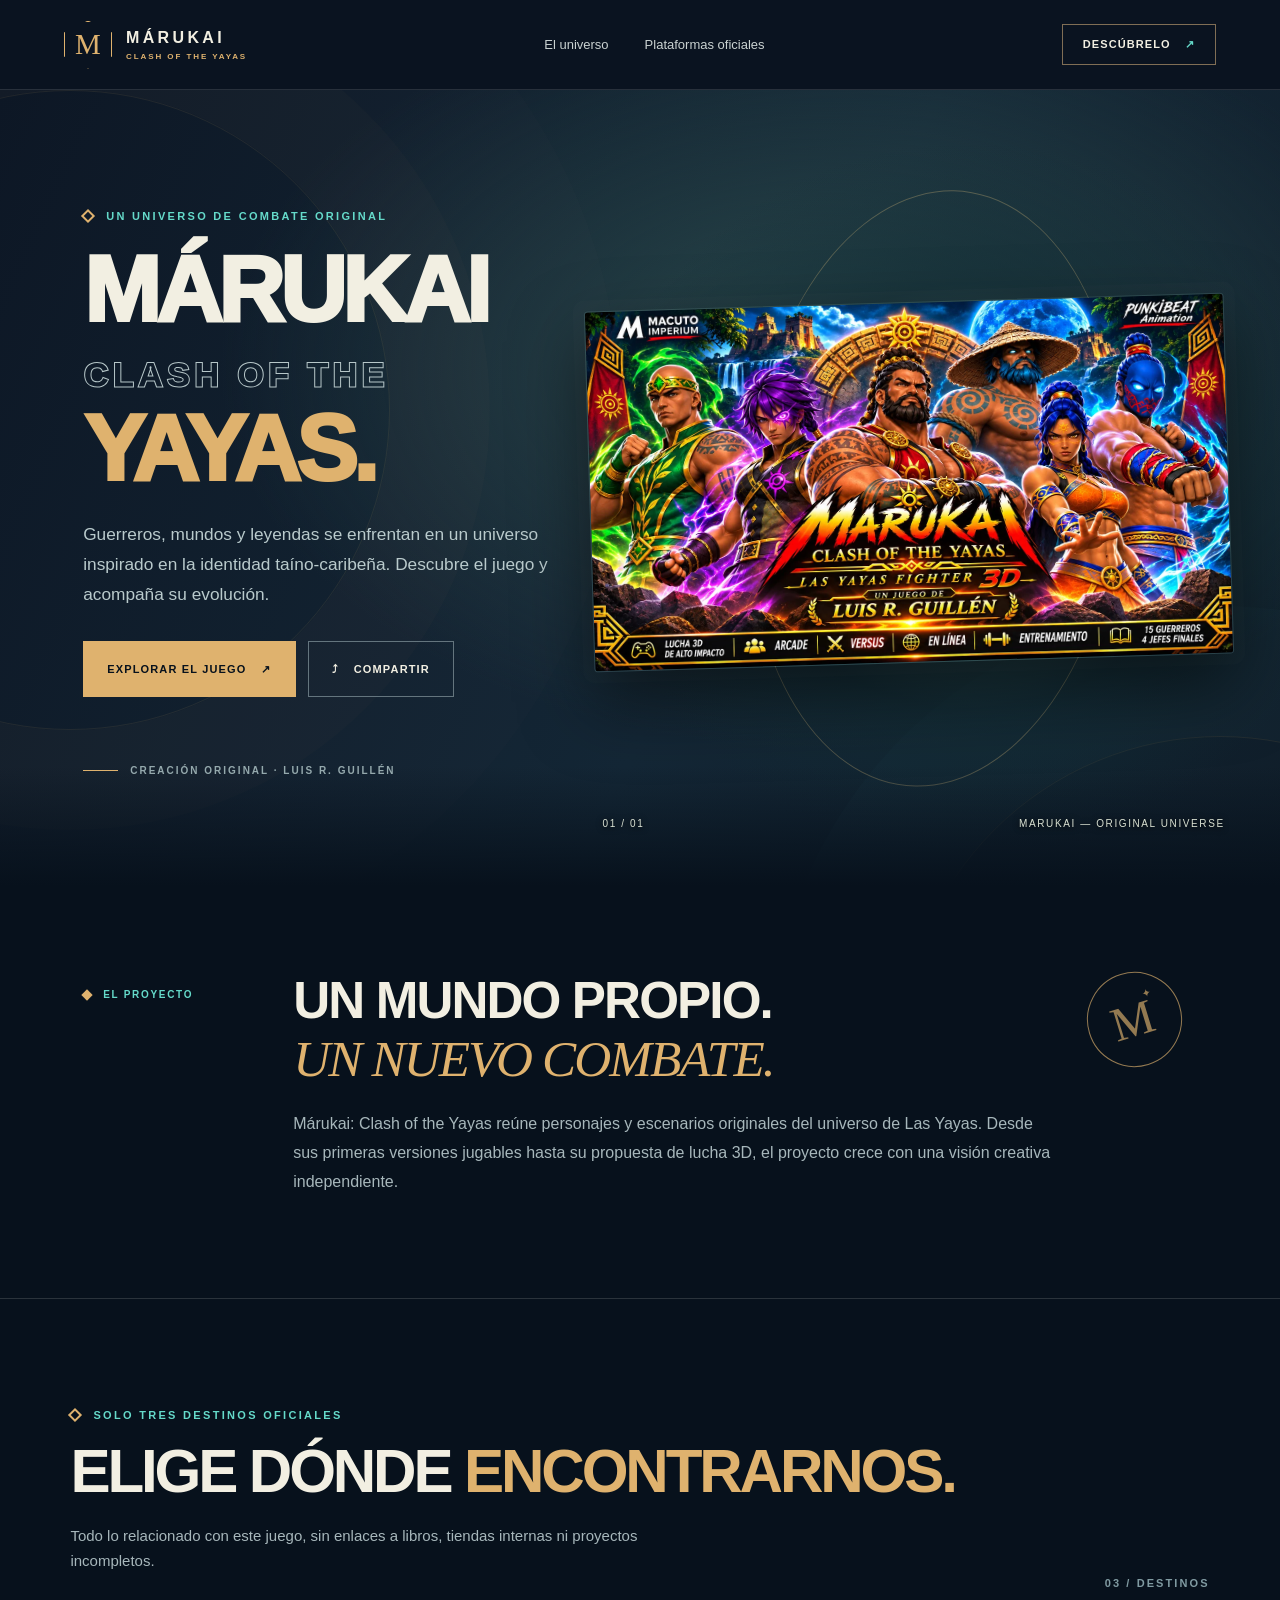
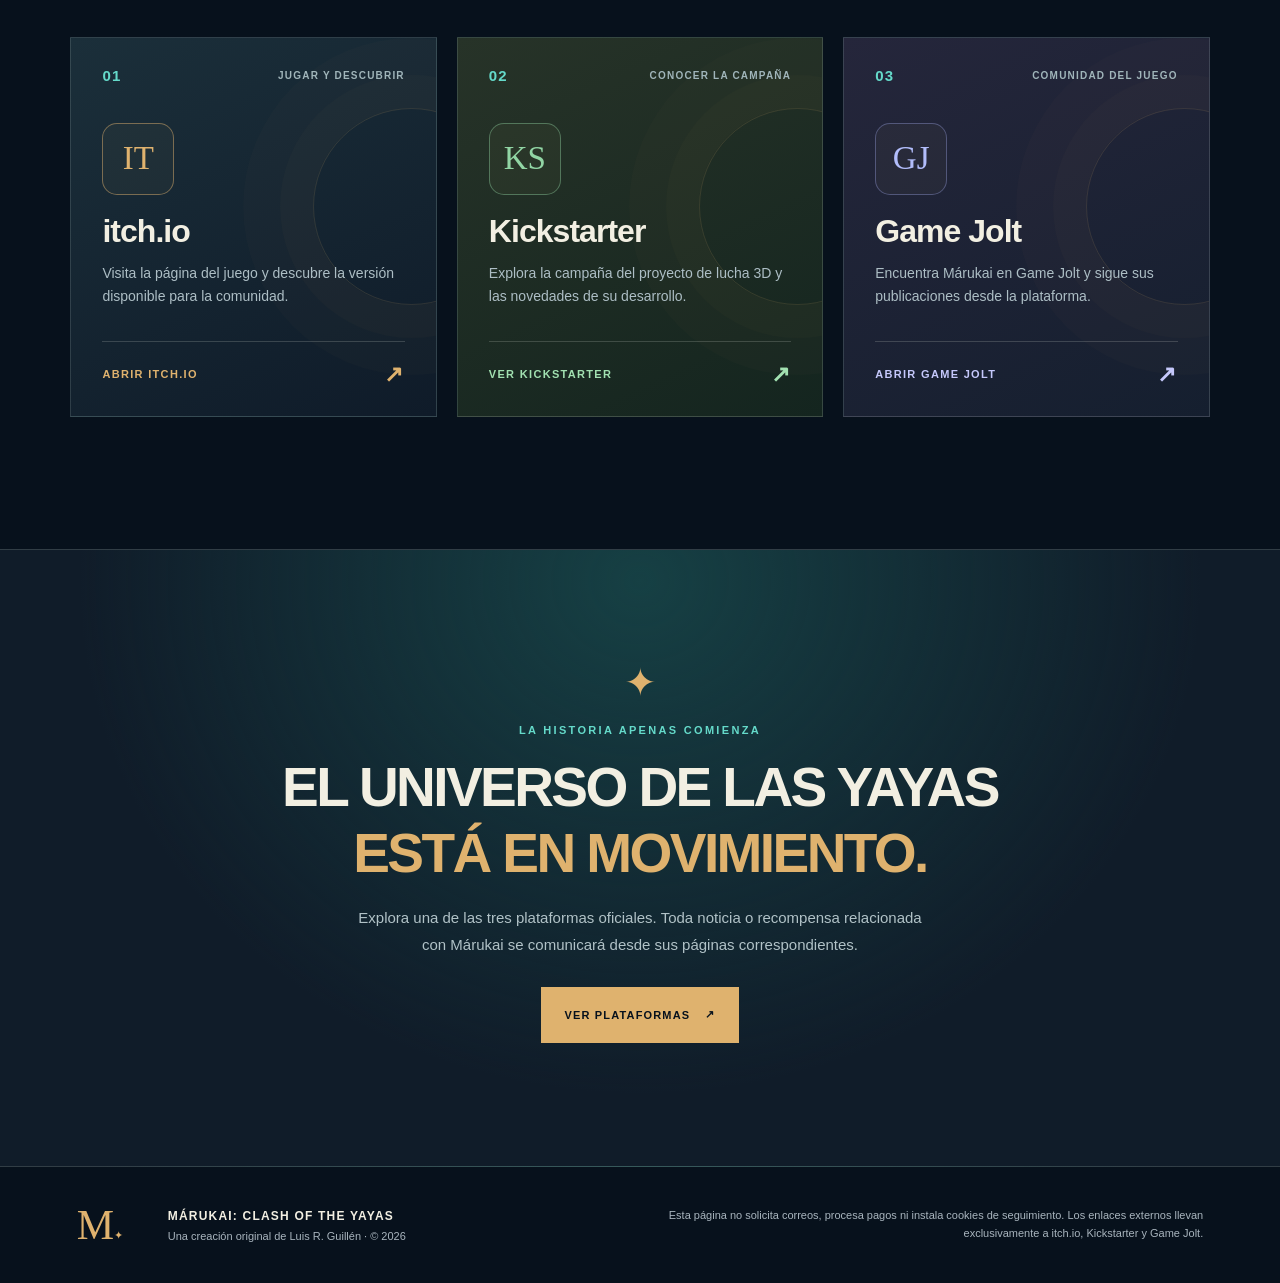
==== index.html @ 000a04ad "Launch official Marukai campaign landing with three approved platforms" ====
<!doctype html>
<html lang="es">
<head>
<meta charset="utf-8">
<meta name="viewport" content="width=device-width, initial-scale=1">
<meta name="theme-color" content="#0b121d">
<meta name="description" content="Márukai: Clash of the Yayas. Descubre este universo de combate original y sus páginas oficiales en itch.io, Kickstarter y Game Jolt.">
<meta name="robots" content="index, follow">
<title>Márukai: Clash of the Yayas | Campaña oficial</title>
<link rel="canonical" href="https://guillen109.github.io/marukai-campaign/">
<meta property="og:type" content="website">
<meta property="og:locale" content="es_ES">
<meta property="og:site_name" content="Márukai Campaign">
<meta property="og:title" content="Márukai: Clash of the Yayas">
<meta property="og:description" content="Un universo original de combate. Conoce el juego en itch.io, Kickstarter y Game Jolt.">
<meta property="og:url" content="https://guillen109.github.io/marukai-campaign/">
<meta property="og:image" content="https://guillen109.github.io/marukai-campaign/marukai-social.jpg">
<meta property="og:image:width" content="1200">
<meta property="og:image:height" content="630">
<meta name="twitter:card" content="summary_large_image">
<meta name="twitter:title" content="Márukai: Clash of the Yayas">
<meta name="twitter:description" content="Descubre el juego y sus tres páginas oficiales.">
<meta name="twitter:image" content="https://guillen109.github.io/marukai-campaign/marukai-social.jpg">
<link rel="preload" as="image" href="marukai-hero.webp">
<link rel="icon" type="image/svg+xml" href="favicon.svg">
<link rel="stylesheet" href="style.css">
<script src="app.js" defer></script>
</head>
<body>
<a class="skip" href="#plataformas">Saltar a los enlaces oficiales</a>
<header class="header">
  <a class="logo" href="#inicio" aria-label="Inicio de Márukai">
    <span class="logo-symbol">M</span>
    <span><strong>MÁRUKAI</strong><small>CLASH OF THE YAYAS</small></span>
  </a>
  <nav aria-label="Secciones">
    <a href="#universo">El universo</a>
    <a href="#plataformas">Plataformas oficiales</a>
  </nav>
  <a class="nav-cta" href="#plataformas">DESCÚBRELO <span aria-hidden="true">↗</span></a>
</header>
<main id="inicio">
<section class="hero" aria-labelledby="hero-title">
  <div class="ambient ambient-one"></div><div class="ambient ambient-two"></div>
  <div class="hero-content">
    <div class="eyebrow"><span class="diamond" aria-hidden="true"></span> UN UNIVERSO DE COMBATE ORIGINAL</div>
    <h1 id="hero-title">MÁRUKAI<span class="outline">CLASH OF THE</span><span class="accent">YAYAS.</span></h1>
    <p class="hero-intro">Guerreros, mundos y leyendas se enfrentan en un universo inspirado en la identidad taíno-caribeña. Descubre el juego y acompaña su evolución.</p>
    <div class="hero-actions">
      <a href="#plataformas" class="button primary">EXPLORAR EL JUEGO <span aria-hidden="true">↗</span></a>
      <button id="shareMain" class="button ghost" type="button"><span aria-hidden="true">⤴</span> COMPARTIR</button>
    </div>
    <p id="shareStatus" class="status" role="status" aria-live="polite"></p>
    <div class="hero-footnote"><span class="line"></span> CREACIÓN ORIGINAL · LUIS R. GUILLÉN</div>
  </div>
  <div class="hero-visual">
    <div class="visual-halo"></div>
    <img src="marukai-hero.webp" alt="Portada original de Márukai: Clash of the Yayas, con los personajes del videojuego" width="1440" height="811" fetchpriority="high">
    <div class="visual-caption"><span>01 / 01</span><span>MARUKAI — ORIGINAL UNIVERSE</span></div>
  </div>
</section>
<section id="universo" class="manifesto" aria-labelledby="manifesto-title">
  <div class="manifesto-label"><span class="small-gem"></span> EL PROYECTO</div>
  <div class="manifesto-content">
    <h2 id="manifesto-title">UN MUNDO PROPIO.<br><em>UN NUEVO COMBATE.</em></h2>
    <p>Márukai: Clash of the Yayas reúne personajes y escenarios originales del universo de Las Yayas. Desde sus primeras versiones jugables hasta su propuesta de lucha 3D, el proyecto crece con una visión creativa independiente.</p>
  </div>
  <div class="manifesto-stamp" aria-hidden="true">M<span>✦</span></div>
</section>
<section id="plataformas" class="platforms" aria-labelledby="platforms-title">
  <div class="section-top">
    <div>
      <div class="eyebrow"><span class="diamond" aria-hidden="true"></span> SOLO TRES DESTINOS OFICIALES</div>
      <h2 id="platforms-title">ELIGE DÓNDE <span>ENCONTRARNOS.</span></h2>
      <p>Todo lo relacionado con este juego, sin enlaces a libros, tiendas internas ni proyectos incompletos.</p>
    </div>
    <span class="section-index">03 / DESTINOS</span>
  </div>
  <div class="platform-grid">
    <article class="platform-card card-itch">
      <div class="card-head"><span class="card-number">01</span><span class="card-type">JUGAR Y DESCUBRIR</span></div>
      <div class="platform-mark" aria-hidden="true">IT</div>
      <h3>itch.io</h3>
      <p>Visita la página del juego y descubre la versión disponible para la comunidad.</p>
      <a class="platform-link" href="https://guillen109gmailcom.itch.io/marukai-clash-of-the-yayas" target="_blank" rel="noopener noreferrer" aria-label="Abrir Márukai en itch.io, nueva pestaña">ABRIR ITCH.IO <span aria-hidden="true">↗</span></a>
    </article>
    <article class="platform-card card-kick">
      <div class="card-head"><span class="card-number">02</span><span class="card-type">CONOCER LA CAMPAÑA</span></div>
      <div class="platform-mark" aria-hidden="true">KS</div>
      <h3>Kickstarter</h3>
      <p>Explora la campaña del proyecto de lucha 3D y las novedades de su desarrollo.</p>
      <a class="platform-link" href="https://www.kickstarter.com/projects/guillen109/marukai-clash-of-the-yayas-3d-fighting-game/" target="_blank" rel="noopener noreferrer" aria-label="Abrir campaña de Márukai en Kickstarter, nueva pestaña">VER KICKSTARTER <span aria-hidden="true">↗</span></a>
    </article>
    <article class="platform-card card-jolt">
      <div class="card-head"><span class="card-number">03</span><span class="card-type">COMUNIDAD DEL JUEGO</span></div>
      <div class="platform-mark" aria-hidden="true">GJ</div>
      <h3>Game Jolt</h3>
      <p>Encuentra Márukai en Game Jolt y sigue sus publicaciones desde la plataforma.</p>
      <a class="platform-link" href="https://gamejolt.com/games/marukai-clash-of-the-yayas/1115684" target="_blank" rel="noopener noreferrer" aria-label="Abrir Márukai en Game Jolt, nueva pestaña">ABRIR GAME JOLT <span aria-hidden="true">↗</span></a>
    </article>
  </div>
</section>
<section class="closing">
  <div class="closing-glyph" aria-hidden="true">✦</div>
  <p class="eyebrow">LA HISTORIA APENAS COMIENZA</p>
  <h2>EL UNIVERSO DE LAS YAYAS<br><span>ESTÁ EN MOVIMIENTO.</span></h2>
  <p>Explora una de las tres plataformas oficiales. Toda noticia o recompensa relacionada con Márukai se comunicará desde sus páginas correspondientes.</p>
  <a href="#plataformas" class="button primary">VER PLATAFORMAS <span aria-hidden="true">↗</span></a>
</section>
</main>
<footer class="footer">
  <div class="footer-logo">M<span>✦</span></div>
  <div><strong>MÁRUKAI: CLASH OF THE YAYAS</strong><p>Una creación original de Luis R. Guillén · © 2026</p></div>
  <div class="footer-note">Esta página no solicita correos, procesa pagos ni instala cookies de seguimiento. Los enlaces externos llevan exclusivamente a itch.io, Kickstarter y Game Jolt.</div>
</footer>
</body>
</html>
---- style.css ----
:root{--ink:#07111c;--night:#0a1420;--panel:#122332;--bone:#f2efe2;--muted:#a7b7bb;--teal:#65daca;--gold:#dfb26e;--orange:#f1c48a;--line:rgba(222,229,216,.16);color-scheme:dark}
*{box-sizing:border-box}
html{scroll-behavior:smooth}
body{margin:0;background:var(--ink);color:var(--bone);font-family:Inter,"Segoe UI",Arial,Helvetica,sans-serif;-webkit-font-smoothing:antialiased}
h1,h2,h3,p{margin-top:0}
a{color:inherit;text-decoration:none}
button{font:inherit;cursor:pointer}
a:focus-visible,button:focus-visible{outline:3px solid var(--teal);outline-offset:4px}
.skip{position:absolute;left:12px;top:-90px;z-index:50;padding:12px 18px;background:var(--bone);color:var(--ink)}
.skip:focus{top:12px}
.header{height:90px;padding:0 clamp(22px,5vw,94px);display:flex;align-items:center;gap:32px;justify-content:space-between;background:#0b1420ef;border-bottom:1px solid rgba(255,255,255,.12);position:relative;z-index:3}
.logo{display:flex;align-items:center;gap:14px}
.logo-symbol{height:48px;width:48px;border:1px solid var(--gold);color:var(--gold);font-family:Georgia,serif;font-size:29px;display:grid;place-items:center;clip-path:polygon(50% 0,100% 25%,100% 75%,50% 100%,0 75%,0 25%)}
.logo strong{display:block;font-size:16px;font-weight:900;letter-spacing:.21em}
.logo small{display:block;font-size:8px;letter-spacing:.24em;color:var(--gold);margin-top:5px;font-weight:800}
.header nav{display:flex;gap:36px;align-items:center;color:#cad2d1;font-size:13px}
.header nav a:hover{color:var(--gold)}
.nav-cta{font-size:11px;font-weight:850;letter-spacing:.1em;border:1px solid #806e55;padding:13px 20px;white-space:nowrap}
.nav-cta span{color:var(--teal);padding-left:10px}
.hero{position:relative;min-height:665px;background:radial-gradient(ellipse at 65% 35%,#29474a 0,transparent 52%),linear-gradient(115deg,#0d1725,#142736 57%,#101e2a);display:grid;grid-template-columns:46% 54%;overflow:hidden;isolation:isolate}
.hero:after{content:"";position:absolute;left:0;right:0;bottom:0;height:120px;background:linear-gradient(transparent,#07111c);pointer-events:none}
.ambient{position:absolute;width:640px;height:640px;border-radius:50%;border:1px solid rgba(208,170,103,.1);pointer-events:none;z-index:-1}
.ambient-one{left:-250px;top:0;box-shadow:0 0 0 100px rgba(208,170,103,.015),0 0 0 230px rgba(208,170,103,.009)}
.ambient-two{right:-260px;bottom:-490px;box-shadow:0 0 0 130px rgba(101,218,202,.025)}
.hero-content{position:relative;z-index:1;padding:120px 15px 110px clamp(25px,6.5vw,126px);max-width:830px;align-self:center}
.eyebrow{color:var(--teal);font-size:11px;font-weight:900;letter-spacing:.21em;display:flex;align-items:center;gap:13px;text-transform:uppercase}
.diamond{width:10px;height:10px;border:2px solid var(--gold);transform:rotate(45deg);display:inline-block;flex:none}
.hero h1{font-size:clamp(3.55rem,7.2vw,8rem);line-height:.86;letter-spacing:-.05em;margin:29px 0;font-weight:950}
.hero h1 span{display:block}
.hero h1 .outline{color:transparent;-webkit-text-stroke:1px #b7c7c9;paint-order:stroke fill;font-size:.37em;letter-spacing:.13em;margin-top:22px;margin-bottom:12px;white-space:nowrap;line-height:1.35}
.hero h1 .accent{color:var(--gold)}
.hero-intro{max-width:520px;color:#b9cacc;font-size:clamp(15px,1.35vw,18px);line-height:1.75}
.hero-actions{display:flex;flex-wrap:wrap;gap:12px;margin-top:32px}
.button{min-height:56px;padding:17px 23px;display:inline-flex;align-items:center;justify-content:center;gap:15px;border:1px solid transparent;font-size:11px;font-weight:900;letter-spacing:.105em;transition:transform .2s ease,background .2s ease}
.button:hover{transform:translateY(-2px)}
.button.primary{background:var(--gold);color:#07111c}
.button.primary:hover{background:#f2cd94}
.button.ghost{background:transparent;color:var(--bone);border-color:#64757e}
.button.ghost:hover{border-color:var(--teal)}
.status{color:var(--teal);font-size:13px;min-height:20px;margin-top:9px}
.hero-footnote{color:#95a9ad;font-size:10px;font-weight:800;letter-spacing:.2em;display:flex;align-items:center;gap:12px;margin-top:39px}
.hero-footnote .line{height:1px;width:35px;background:var(--gold)}
.hero-visual{position:relative;align-self:stretch;display:flex;align-items:center;justify-content:center;padding:35px clamp(15px,4vw,75px) 45px 0}
.hero-visual:before{content:"";position:absolute;inset:7% -10% 5% 1%;background:radial-gradient(ellipse,#44736c 0%,#122d35 43%,transparent 72%);opacity:.6}
.hero-visual img{width:min(100%,1000px);height:auto;display:block;position:relative;z-index:1;object-fit:contain;border:1px solid #9ebeb229;box-shadow:0 30px 70px #0008,0 0 0 11px #ffffff03;transform:rotate(-1.7deg);border-radius:4px}
.visual-halo{position:absolute;inset:12%;border:1px solid #d8b87b50;border-radius:50%;transform:scaleX(.7) rotate(20deg)}
.visual-caption{position:absolute;z-index:2;left:2%;right:8%;bottom:57px;display:flex;justify-content:space-between;color:#dae1d2;font-size:10px;letter-spacing:.16em;filter:drop-shadow(0 1px 3px #000)}
.manifesto{max-width:1480px;padding:86px clamp(25px,6.5vw,126px);display:grid;grid-template-columns:175px 1fr 110px;gap:35px;align-items:start;margin:auto;border-bottom:1px solid var(--line);position:relative}
.manifesto-label{font-size:10px;font-weight:900;letter-spacing:.17em;color:var(--teal);display:flex;align-items:center;gap:12px;margin-top:17px}
.small-gem{height:8px;width:8px;background:var(--gold);transform:rotate(45deg);display:inline-block}
.manifesto h2{font-size:clamp(2rem,4vw,3.6rem);line-height:1.12;letter-spacing:-.037em;margin-bottom:23px}
.manifesto em{font-family:Georgia,serif;font-weight:400;color:var(--gold)}
.manifesto p{color:var(--muted);line-height:1.8;max-width:800px;font-size:16px}
.manifesto-stamp{width:95px;height:95px;border:1px solid var(--gold);border-radius:50%;display:flex;align-items:center;justify-content:center;font-family:Georgia,serif;color:var(--gold);font-size:48px;transform:rotate(-17deg);opacity:.65}
.manifesto-stamp span{font-size:11px;align-self:flex-start;margin:18px 0 0 -5px}
.platforms{max-width:1510px;margin:auto;padding:110px clamp(25px,5.5vw,100px) 132px}
.section-top{display:flex;justify-content:space-between;align-items:end;gap:40px;margin-bottom:48px}
.section-top h2{font-size:clamp(2.3rem,4.7vw,5.2rem);line-height:1.12;letter-spacing:-.052em;margin:17px 0}
.section-top h2 span{color:var(--gold)}
.section-top p{color:var(--muted);font-size:15px;line-height:1.7;max-width:650px}
.section-index{font-size:11px;font-weight:850;color:#809ba2;letter-spacing:.19em;white-space:nowrap}
.platform-grid{display:grid;grid-template-columns:repeat(3,minmax(0,1fr));gap:20px}
.platform-card{min-height:380px;padding:29px 31px 28px;display:flex;flex-direction:column;background:linear-gradient(155deg,#1b2f3a,#0f1b29);border:1px solid rgba(180,204,203,.19);position:relative;isolation:isolate;overflow:hidden;transition:border-color .2s,transform .2s}
.platform-card:hover{transform:translateY(-4px);border-color:rgba(227,181,104,.67)}
.platform-card:before{content:"";position:absolute;right:-74px;top:70px;width:195px;height:195px;border-radius:50%;border:1px solid rgba(223,178,110,.14);box-shadow:0 0 0 33px #dfb26e05,0 0 0 70px #dfb26e04;z-index:-1}
.card-head{display:flex;justify-content:space-between;align-items:center;gap:10px;font-size:10px;font-weight:850;letter-spacing:.12em;color:#a0b5ba}
.card-number{color:var(--teal);font-size:15px}
.platform-mark{font-family:Georgia,serif;width:72px;height:72px;margin-top:39px;border:1px solid #dfb26e79;border-radius:15px;display:grid;place-items:center;font-size:33px;color:var(--gold);background:#e7c17a0a}
.platform-card h3{font-size:32px;letter-spacing:-.03em;margin:18px 0 12px}
.platform-card p{color:#adbec5;font-size:14px;line-height:1.7;max-width:340px}
.platform-link{display:flex;justify-content:space-between;gap:20px;align-items:center;padding-top:19px;margin-top:auto;border-top:1px solid rgba(222,229,216,.19);font-size:11px;font-weight:900;letter-spacing:.12em;color:var(--gold)}
.platform-link span{font-size:23px;transition:transform .2s}
.platform-link:hover span{transform:translate(4px,-4px)}
.card-kick{background:linear-gradient(155deg,#273328,#14251f)}
.card-kick .platform-mark{color:#91d5a4;border-color:#91d5a468}
.card-kick .platform-link{color:#a2e1b1}
.card-jolt{background:linear-gradient(155deg,#25263b,#151f2f)}
.card-jolt .platform-mark{color:#b2bdfb;border-color:#939cdc66}
.card-jolt .platform-link{color:#c5c8fb}
.closing{text-align:center;background:radial-gradient(ellipse at 50% 5%,#164044 0%,transparent 62%),#101c29;padding:110px 24px 123px;border-top:1px solid var(--line);border-bottom:1px solid var(--line)}
.closing-glyph{font-size:39px;color:var(--gold);margin-bottom:19px}
.closing .eyebrow{justify-content:center}
.closing h2{font-size:clamp(2rem,4.3vw,4.4rem);line-height:1.2;letter-spacing:-.047em;margin:18px auto}
.closing h2 span{color:var(--gold)}
.closing p:not(.eyebrow){color:#b1c2c7;max-width:570px;font-size:15px;line-height:1.8;margin:0 auto 29px}
.footer{max-width:1540px;display:grid;grid-template-columns:66px minmax(180px,1fr) minmax(230px,540px);align-items:center;gap:25px;margin:auto;padding:37px clamp(25px,6vw,110px);color:#a9b5be;font-size:13px}
.footer-logo{font-family:Georgia,serif;font-size:42px;line-height:1;color:var(--gold)}
.footer-logo span{font-size:11px}
.footer strong{color:var(--bone);font-size:12px;letter-spacing:.1em}
.footer p{margin:7px 0 0;font-size:11px}
.footer-note{text-align:right;font-size:11px;line-height:1.6}
@media(max-width:1140px){.hero{grid-template-columns:50% 50%}.hero-content{padding-left:5vw}.hero h1{font-size:clamp(3rem,7vw,6rem)}.hero-visual{padding-right:30px}.platform-card{padding:25px 22px}}
@media(max-width:800px){.header{height:75px;padding:0 22px}.header nav{display:none}.nav-cta{padding:12px}.hero{display:flex;flex-direction:column;min-height:auto}.hero-content{padding:78px 25px 42px;max-width:650px}.hero h1{font-size:clamp(3.9rem,13vw,6.4rem)}.hero-visual{min-height:320px;padding:0 22px 75px}.hero-visual img{width:min(90vw,630px)}.visual-caption{bottom:42px;left:8%;right:8%}.manifesto{grid-template-columns:1fr;padding:65px 25px;gap:18px}.manifesto-stamp{display:none}.manifesto-label{margin:0}.platforms{padding:75px 25px 92px}.section-top{align-items:flex-start}.section-index{display:none}.platform-grid{grid-template-columns:1fr;gap:16px}.platform-card{min-height:295px}.platform-mark{margin-top:22px}.footer{grid-template-columns:50px 1fr}.footer-note{grid-column:1/-1;text-align:left}}
@media(max-width:470px){.logo strong{font-size:13px}.logo small{font-size:7px}.logo-symbol{width:41px;height:41px}.nav-cta{font-size:9px;padding:10px}.hero-content{padding-top:67px}.hero h1{font-size:clamp(3.3rem,15vw,4.5rem)}.hero-intro{font-size:15px}.hero-actions{flex-direction:column;align-items:stretch}.button{width:100%}.closing{padding:78px 22px}.visual-caption{font-size:8px}}
@media(prefers-reduced-motion:reduce){html{scroll-behavior:auto}*,*:before,*:after{transition:none!important;animation:none!important}}
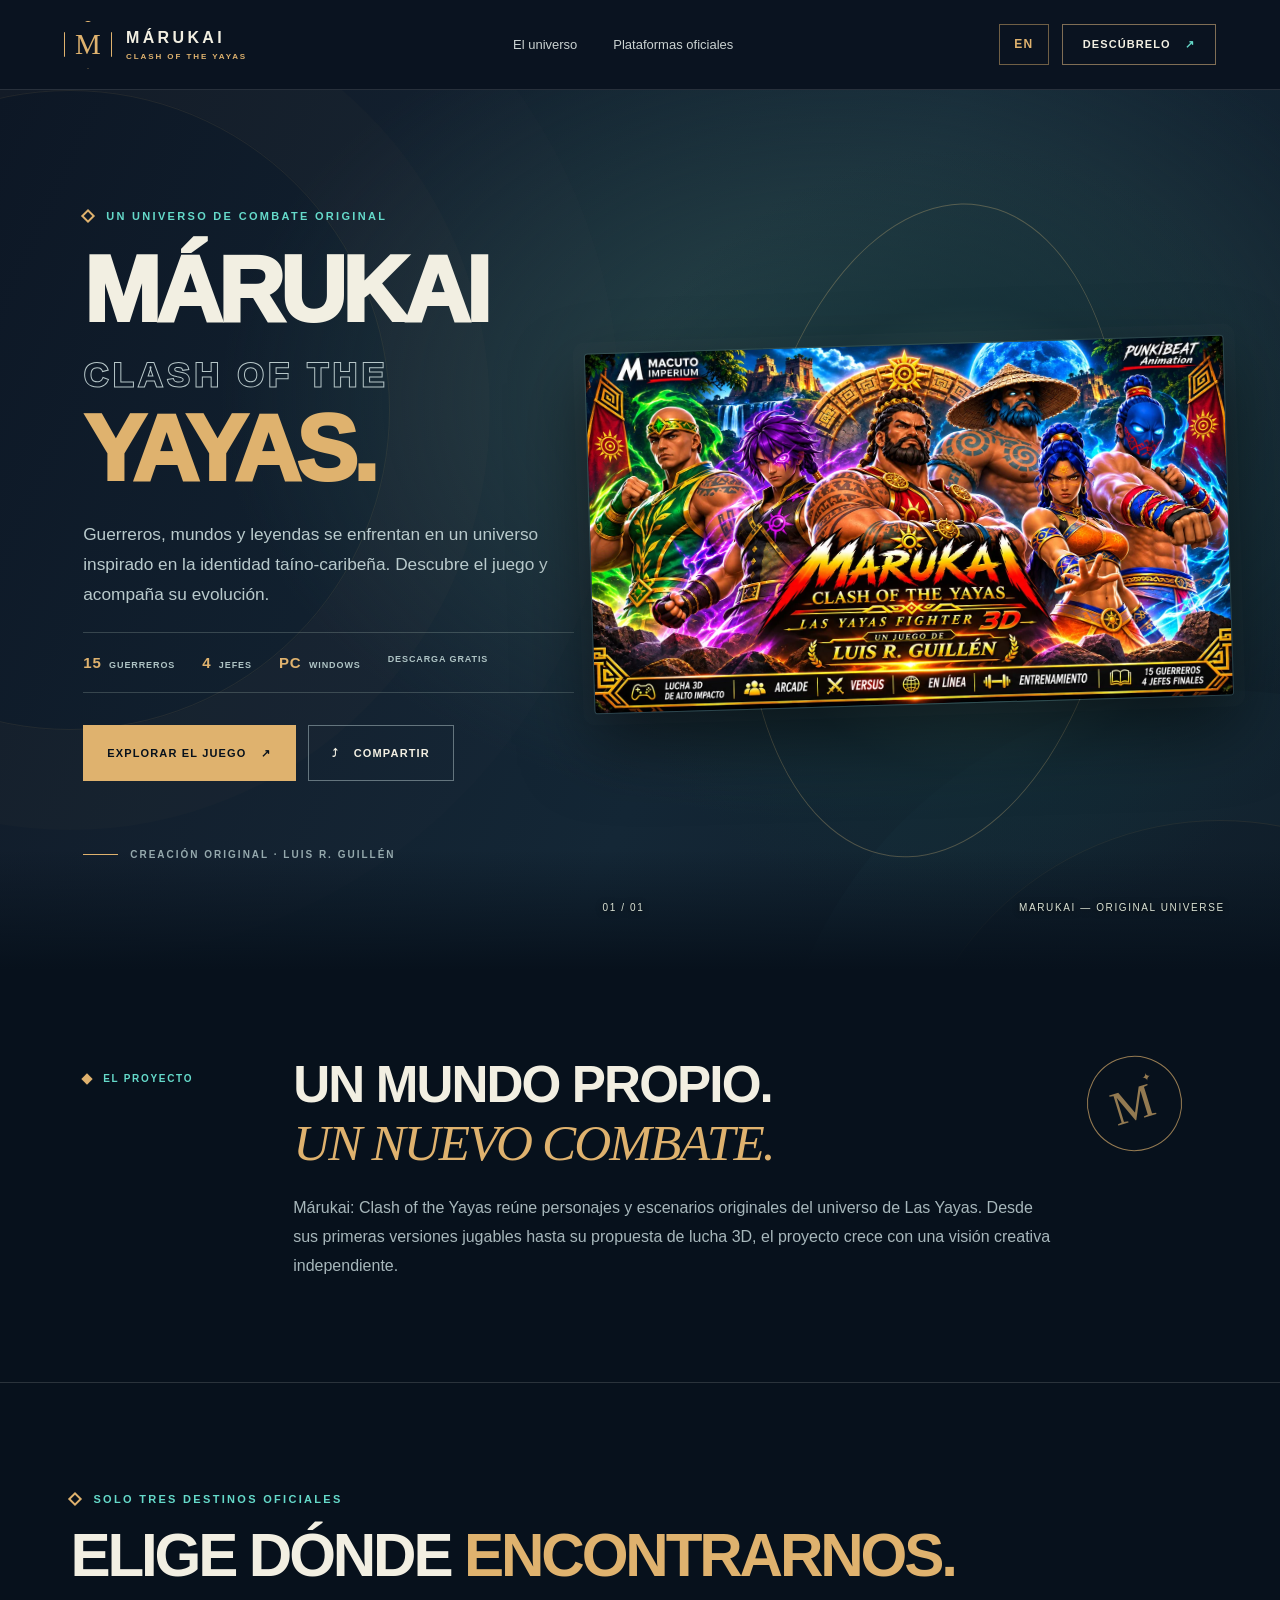
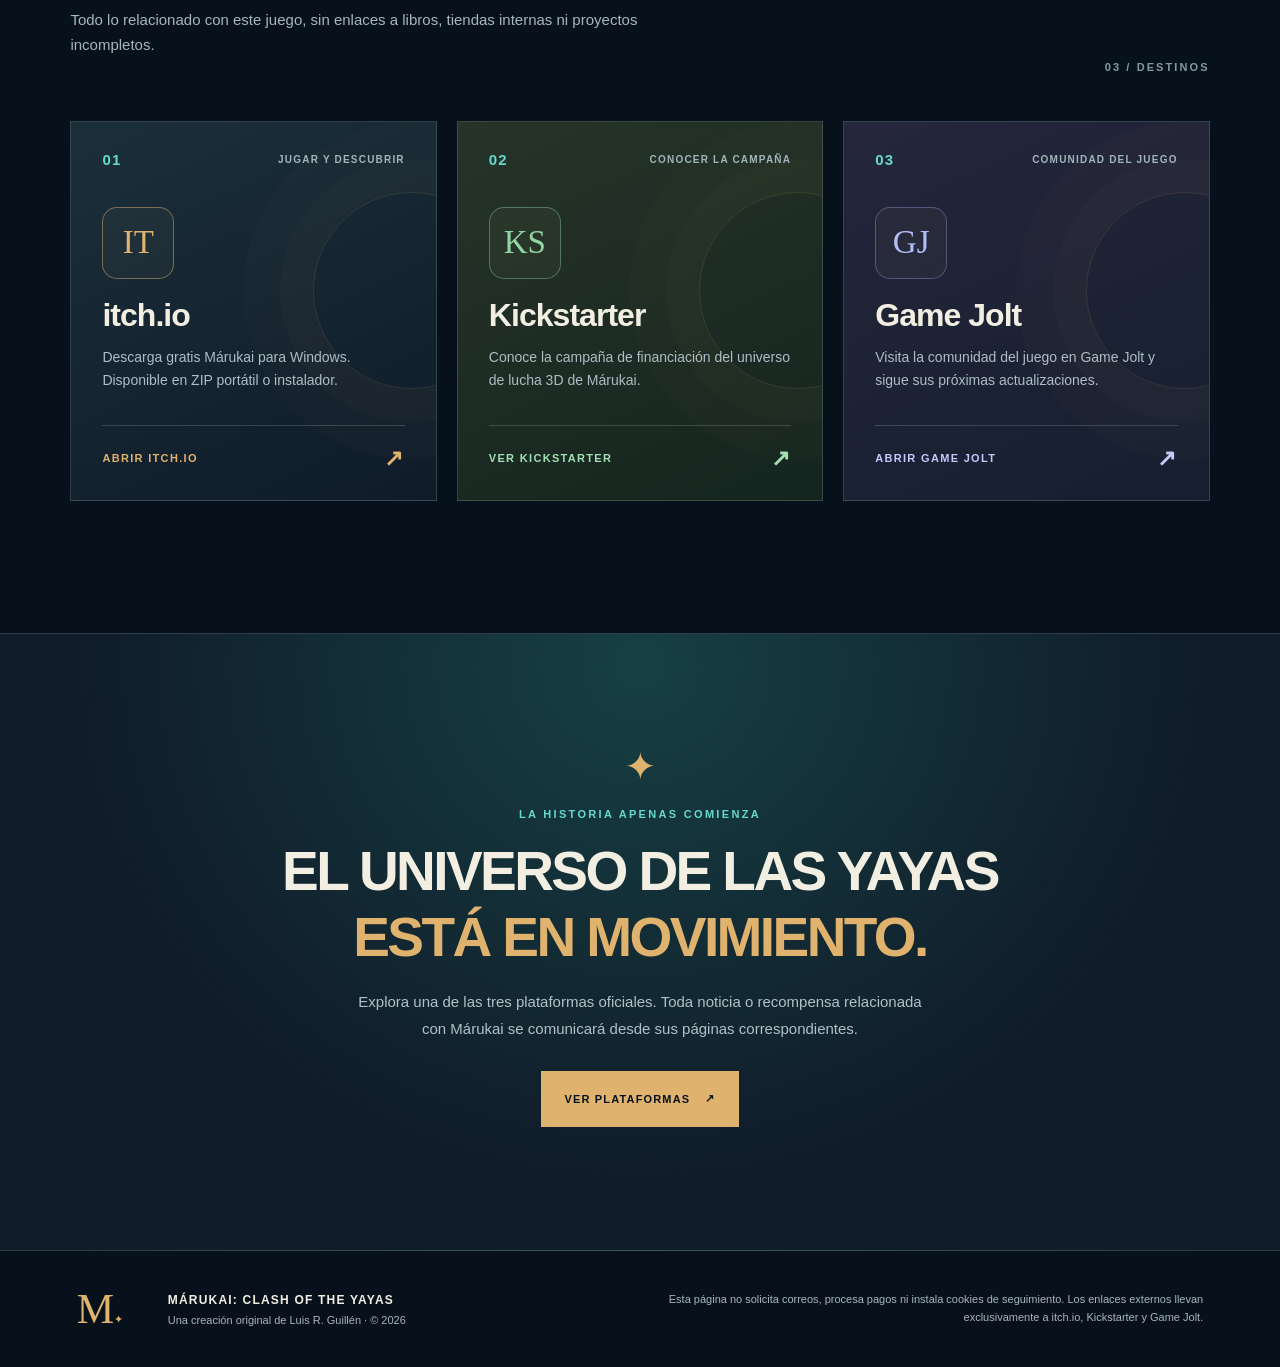
==== commit f55034bf: "Add English landing SEO sitemap QR and bilingual promotion kit" ====
--- a/index.html
+++ b/index.html
@@ -8,6 +8,9 @@
 <meta name="robots" content="index, follow">
 <title>Márukai: Clash of the Yayas | Campaña oficial</title>
 <link rel="canonical" href="https://guillen109.github.io/marukai-campaign/">
+<link rel="alternate" hreflang="es" href="https://guillen109.github.io/marukai-campaign/">
+<link rel="alternate" hreflang="en" href="https://guillen109.github.io/marukai-campaign/en.html">
+<link rel="alternate" hreflang="x-default" href="https://guillen109.github.io/marukai-campaign/">
 <meta property="og:type" content="website">
 <meta property="og:locale" content="es_ES">
 <meta property="og:site_name" content="Márukai Campaign">
@@ -24,6 +27,7 @@
 <link rel="preload" as="image" href="marukai-hero.webp">
 <link rel="icon" type="image/svg+xml" href="favicon.svg">
 <link rel="stylesheet" href="style.css">
+<script type="application/ld+json">{"@context":"https://schema.org","@type":"VideoGame","@id":"https://guillen109.github.io/marukai-campaign/#videogame","name":"Márukai: Clash of the Yayas","url":"https://guillen109.github.io/marukai-campaign/","description":"Videojuego independiente de lucha con 15 guerreros, cuatro jefes y descarga gratuita para Windows. Inspirado en la estética taíno-caribeña.","image":"https://guillen109.github.io/marukai-campaign/marukai-social.jpg","genre":["Fighting game","Fantasy"],"gamePlatform":["Windows"],"inLanguage":["es","en"],"author":{"@type":"Person","name":"Luis R. Guillén"},"isAccessibleForFree":true,"sameAs":["https://guillen109gmailcom.itch.io/marukai-clash-of-the-yayas","https://www.kickstarter.com/projects/guillen109/marukai-clash-of-the-yayas-3d-fighting-game/","https://gamejolt.com/games/marukai-clash-of-the-yayas/1115684"]}</script>
 <script src="app.js" defer></script>
 </head>
 <body>
@@ -37,7 +41,10 @@
     <a href="#universo">El universo</a>
     <a href="#plataformas">Plataformas oficiales</a>
   </nav>
-  <a class="nav-cta" href="#plataformas">DESCÚBRELO <span aria-hidden="true">↗</span></a>
+  <div class="header-actions">
+    <a class="lang-switch" id="langSwitch" href="en.html" lang="en" aria-label="Read in English">EN</a>
+    <a class="nav-cta" href="#plataformas">DESCÚBRELO <span aria-hidden="true">↗</span></a>
+  </div>
 </header>
 <main id="inicio">
 <section class="hero" aria-labelledby="hero-title">
@@ -46,6 +53,10 @@
     <div class="eyebrow"><span class="diamond" aria-hidden="true"></span> UN UNIVERSO DE COMBATE ORIGINAL</div>
     <h1 id="hero-title">MÁRUKAI<span class="outline">CLASH OF THE</span><span class="accent">YAYAS.</span></h1>
     <p class="hero-intro">Guerreros, mundos y leyendas se enfrentan en un universo inspirado en la identidad taíno-caribeña. Descubre el juego y acompaña su evolución.</p>
+    <div class="game-facts" aria-label="Características del juego">
+      <span><strong>15</strong> GUERREROS</span><span><strong>4</strong> JEFES</span>
+      <span><strong>PC</strong> WINDOWS</span><span>DESCARGA GRATIS</span>
+    </div>
     <div class="hero-actions">
       <a href="#plataformas" class="button primary">EXPLORAR EL JUEGO <span aria-hidden="true">↗</span></a>
       <button id="shareMain" class="button ghost" type="button"><span aria-hidden="true">⤴</span> COMPARTIR</button>
@@ -81,21 +92,21 @@
       <div class="card-head"><span class="card-number">01</span><span class="card-type">JUGAR Y DESCUBRIR</span></div>
       <div class="platform-mark" aria-hidden="true">IT</div>
       <h3>itch.io</h3>
-      <p>Visita la página del juego y descubre la versión disponible para la comunidad.</p>
+      <p>Descarga gratis Márukai para Windows. Disponible en ZIP portátil o instalador.</p>
       <a class="platform-link" href="https://guillen109gmailcom.itch.io/marukai-clash-of-the-yayas" target="_blank" rel="noopener noreferrer" aria-label="Abrir Márukai en itch.io, nueva pestaña">ABRIR ITCH.IO <span aria-hidden="true">↗</span></a>
     </article>
     <article class="platform-card card-kick">
       <div class="card-head"><span class="card-number">02</span><span class="card-type">CONOCER LA CAMPAÑA</span></div>
       <div class="platform-mark" aria-hidden="true">KS</div>
       <h3>Kickstarter</h3>
-      <p>Explora la campaña del proyecto de lucha 3D y las novedades de su desarrollo.</p>
+      <p>Conoce la campaña de financiación del universo de lucha 3D de Márukai.</p>
       <a class="platform-link" href="https://www.kickstarter.com/projects/guillen109/marukai-clash-of-the-yayas-3d-fighting-game/" target="_blank" rel="noopener noreferrer" aria-label="Abrir campaña de Márukai en Kickstarter, nueva pestaña">VER KICKSTARTER <span aria-hidden="true">↗</span></a>
     </article>
     <article class="platform-card card-jolt">
       <div class="card-head"><span class="card-number">03</span><span class="card-type">COMUNIDAD DEL JUEGO</span></div>
       <div class="platform-mark" aria-hidden="true">GJ</div>
       <h3>Game Jolt</h3>
-      <p>Encuentra Márukai en Game Jolt y sigue sus publicaciones desde la plataforma.</p>
+      <p>Visita la comunidad del juego en Game Jolt y sigue sus próximas actualizaciones.</p>
       <a class="platform-link" href="https://gamejolt.com/games/marukai-clash-of-the-yayas/1115684" target="_blank" rel="noopener noreferrer" aria-label="Abrir Márukai en Game Jolt, nueva pestaña">ABRIR GAME JOLT <span aria-hidden="true">↗</span></a>
     </article>
   </div>
--- a/style.css
+++ b/style.css
@@ -93,3 +93,16 @@
 @media(max-width:800px){.header{height:75px;padding:0 22px}.header nav{display:none}.nav-cta{padding:12px}.hero{display:flex;flex-direction:column;min-height:auto}.hero-content{padding:78px 25px 42px;max-width:650px}.hero h1{font-size:clamp(3.9rem,13vw,6.4rem)}.hero-visual{min-height:320px;padding:0 22px 75px}.hero-visual img{width:min(90vw,630px)}.visual-caption{bottom:42px;left:8%;right:8%}.manifesto{grid-template-columns:1fr;padding:65px 25px;gap:18px}.manifesto-stamp{display:none}.manifesto-label{margin:0}.platforms{padding:75px 25px 92px}.section-top{align-items:flex-start}.section-index{display:none}.platform-grid{grid-template-columns:1fr;gap:16px}.platform-card{min-height:295px}.platform-mark{margin-top:22px}.footer{grid-template-columns:50px 1fr}.footer-note{grid-column:1/-1;text-align:left}}
 @media(max-width:470px){.logo strong{font-size:13px}.logo small{font-size:7px}.logo-symbol{width:41px;height:41px}.nav-cta{font-size:9px;padding:10px}.hero-content{padding-top:67px}.hero h1{font-size:clamp(3.3rem,15vw,4.5rem)}.hero-intro{font-size:15px}.hero-actions{flex-direction:column;align-items:stretch}.button{width:100%}.closing{padding:78px 22px}.visual-caption{font-size:8px}}
 @media(prefers-reduced-motion:reduce){html{scroll-behavior:auto}*,*:before,*:after{transition:none!important;animation:none!important}}
+
+/* Language switch and factual game highlights */
+.header-actions{display:flex;gap:13px;align-items:center}
+.lang-switch{font-size:12px;font-weight:900;letter-spacing:.12em;color:var(--gold);
+ border:1px solid rgba(223,178,110,.48);padding:12px 14px;line-height:1.3;min-width:47px;text-align:center}
+.lang-switch:hover{border-color:var(--teal);color:var(--teal)}
+.game-facts{display:flex;flex-wrap:wrap;gap:0;margin:23px 0 2px;
+ border-top:1px solid rgba(207,229,215,.2);border-bottom:1px solid rgba(207,229,215,.2);
+ padding:14px 0;color:#afc4c5;letter-spacing:.1em;font-weight:800;font-size:9px}
+.game-facts span{padding:7px 14px 7px 0;margin-right:13px}
+.game-facts strong{font-size:15px;color:var(--gold);padding-right:4px}
+@media(max-width:470px){.header-actions{gap:7px}.lang-switch{padding:10px 9px;min-width:39px}
+ .nav-cta{padding:10px 8px;font-size:9px}.game-facts{gap:7px}.game-facts span{margin-right:0;padding:5px 8px 5px 0}}
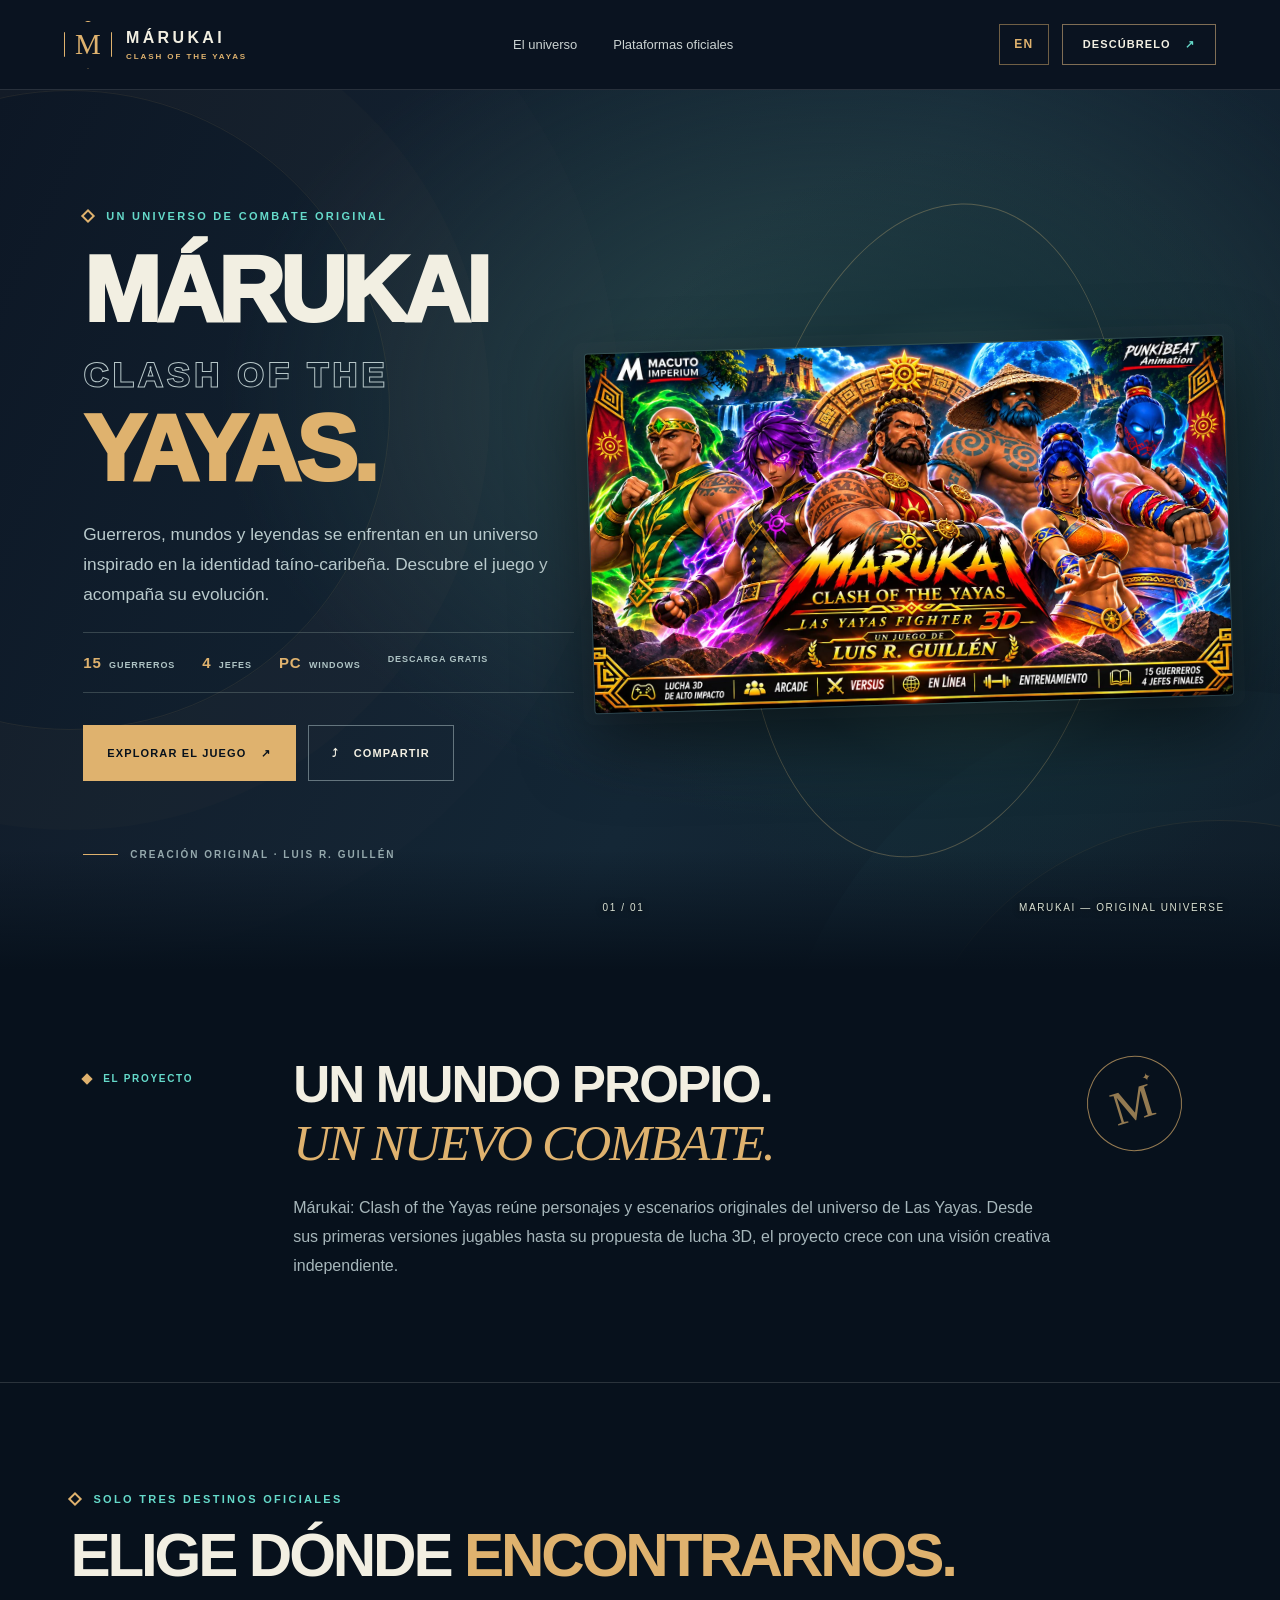
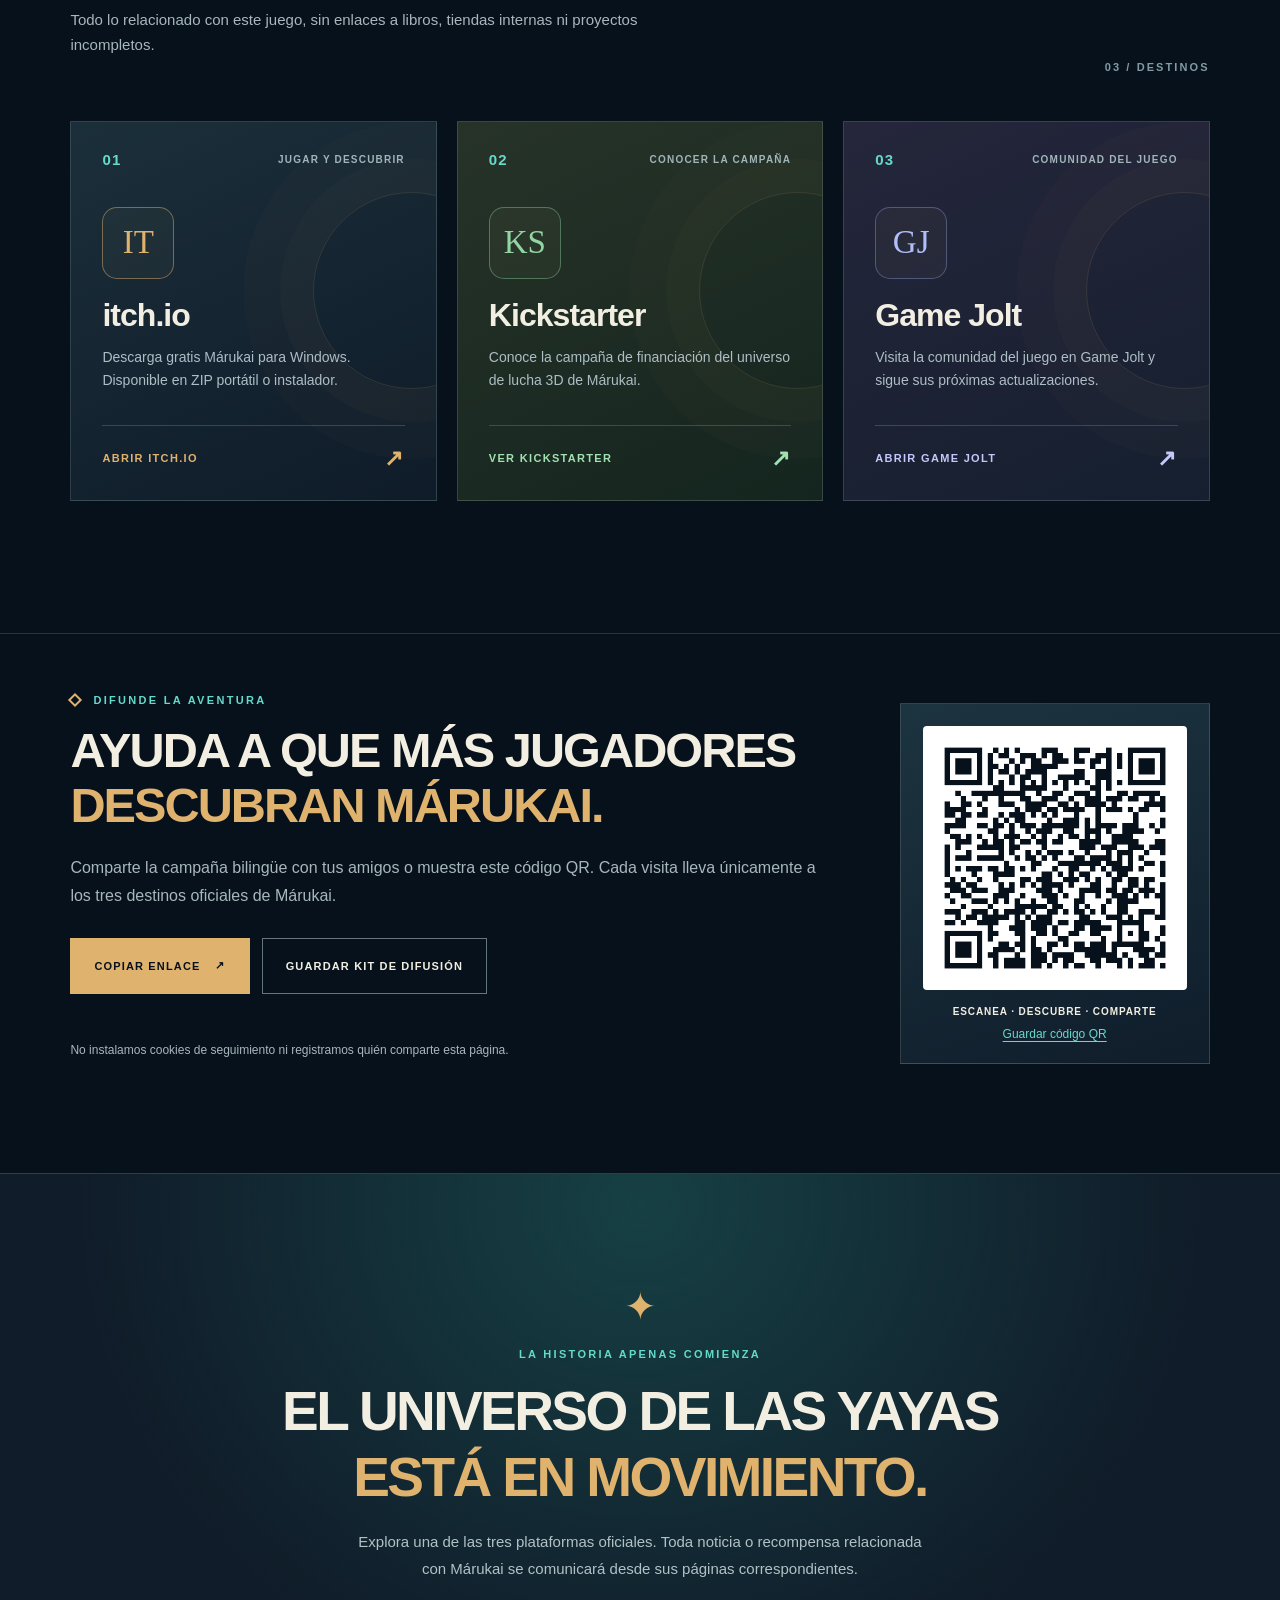
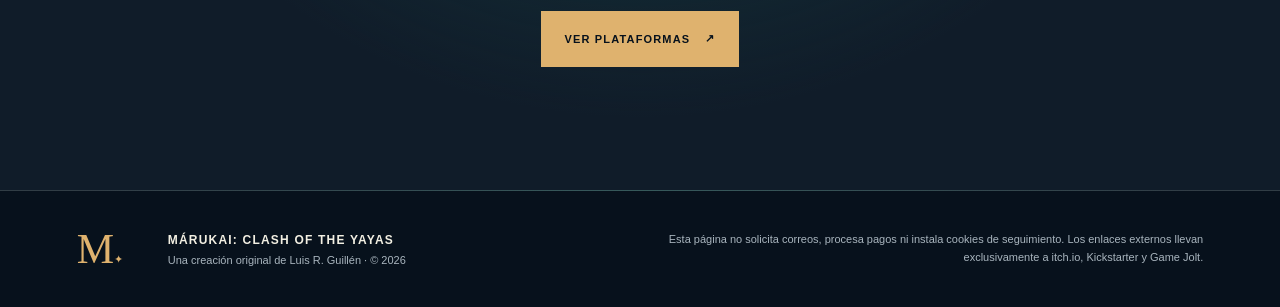
==== commit 2191471d: "Add bilingual community sharing station and QR to Marukai campaign" ====
--- a/index.html
+++ b/index.html
@@ -111,6 +111,26 @@
     </article>
   </div>
 </section>
+<section class="share-tools" id="comparte" aria-labelledby="share-tools-title">
+  <div class="share-tools-copy">
+    <p class="eyebrow"><span class="diamond" aria-hidden="true"></span> DIFUNDE LA AVENTURA</p>
+    <h2 id="share-tools-title">AYUDA A QUE MÁS JUGADORES <span>DESCUBRAN MÁRUKAI.</span></h2>
+    <p>Comparte la campaña bilingüe con tus amigos o muestra este código QR. Cada visita lleva únicamente a los tres destinos oficiales de Márukai.</p>
+    <div class="share-tools-actions">
+      <button type="button" class="button primary" id="copyCampaignLink">COPIAR ENLACE <span aria-hidden="true">↗</span></button>
+      <a class="button ghost" href="press-kit.md" download>GUARDAR KIT DE DIFUSIÓN</a>
+    </div>
+    <p class="share-tools-status" id="copyCampaignStatus" role="status" aria-live="polite"></p>
+    <p class="share-tools-note">No instalamos cookies de seguimiento ni registramos quién comparte esta página.</p>
+  </div>
+  <div class="qr-panel">
+    <img src="marukai-qr.png" alt="Código QR para abrir la campaña oficial de Márukai" width="882" height="882" loading="lazy">
+    <div>
+      <strong>ESCANEA · DESCUBRE · COMPARTE</strong>
+      <a href="marukai-qr.png" download>Guardar código QR</a>
+    </div>
+  </div>
+</section>
 <section class="closing">
   <div class="closing-glyph" aria-hidden="true">✦</div>
   <p class="eyebrow">LA HISTORIA APENAS COMIENZA</p>
--- a/style.css
+++ b/style.css
@@ -106,3 +106,23 @@
 .game-facts strong{font-size:15px;color:var(--gold);padding-right:4px}
 @media(max-width:470px){.header-actions{gap:7px}.lang-switch{padding:10px 9px;min-width:39px}
  .nav-cta{padding:10px 8px;font-size:9px}.game-facts{gap:7px}.game-facts span{margin-right:0;padding:5px 8px 5px 0}}
+
+
+/* Share station: static, accessible, no tracking or external widgets. */
+.share-tools{max-width:1510px;margin:0 auto;padding:60px clamp(25px,5.5vw,100px) 100px;display:grid;
+grid-template-columns:minmax(0,1fr) minmax(240px,310px);gap:clamp(30px,5vw,95px);align-items:center;
+border-top:1px solid var(--line)}
+.share-tools-copy h2{font-size:clamp(2rem,3.8vw,4rem);line-height:1.14;letter-spacing:-.04em;margin:17px 0 20px}
+.share-tools-copy h2 span{color:var(--gold)}
+.share-tools-copy p:not(.eyebrow){max-width:750px;color:var(--muted);line-height:1.75}
+.share-tools-actions{display:flex;gap:12px;flex-wrap:wrap;margin:28px 0 9px}
+.share-tools-status{min-height:24px;font-weight:700;color:var(--teal);font-size:13px}
+.share-tools .share-tools-note{font-size:12px}
+.qr-panel{justify-self:center;background:linear-gradient(160deg,#1c3440,#101d2b);border:1px solid var(--line);
+padding:22px;width:min(100%,310px);text-align:center}
+.qr-panel img{width:100%;height:auto;display:block;background:#fff;border-radius:4px}
+.qr-panel div{display:flex;flex-direction:column;gap:10px;padding:16px 3px 0}
+.qr-panel strong{font-size:10px;letter-spacing:.09em;color:var(--bone)}
+.qr-panel a{font-size:12px;text-decoration:underline;text-underline-offset:3px;color:var(--teal)}
+@media(max-width:800px){.share-tools{grid-template-columns:1fr;padding:60px 25px 75px}.qr-panel{justify-self:start}}
+@media(max-width:470px){.share-tools-actions{display:flex;flex-direction:column}.qr-panel{justify-self:center}}
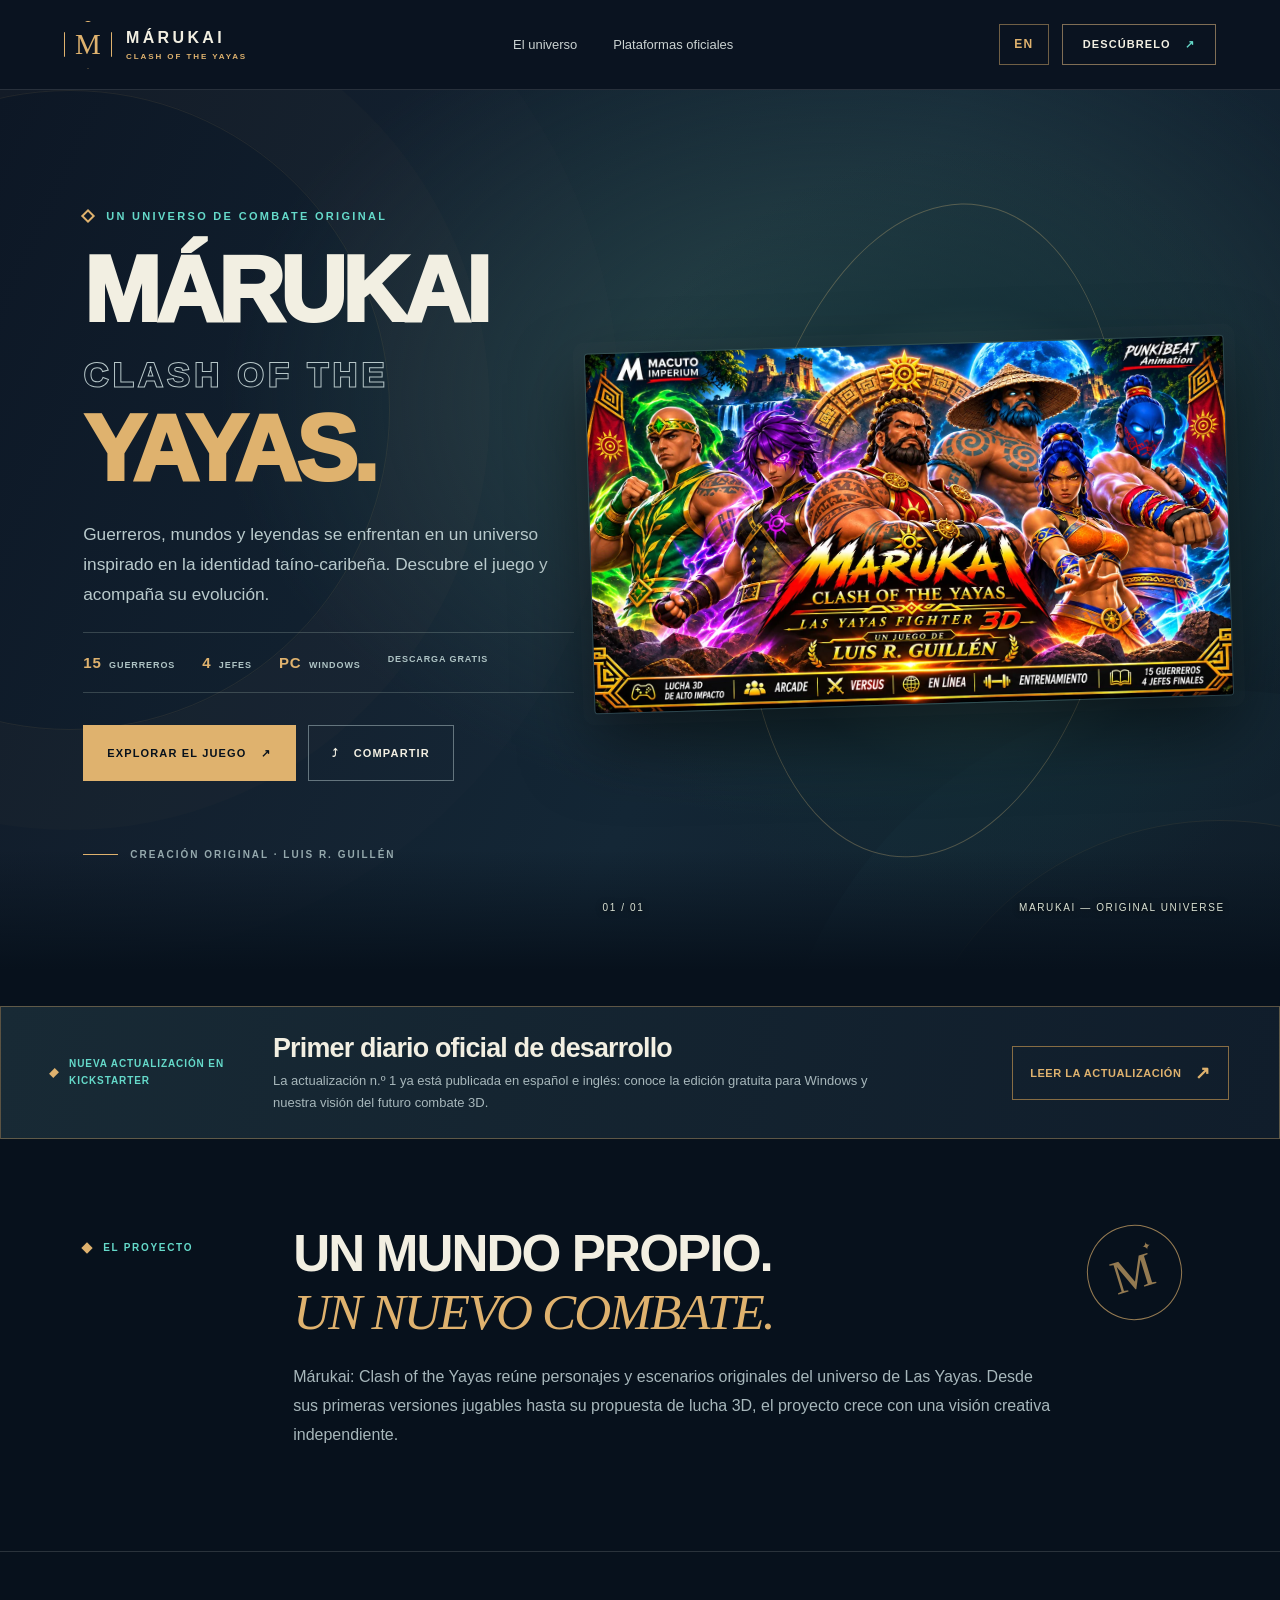
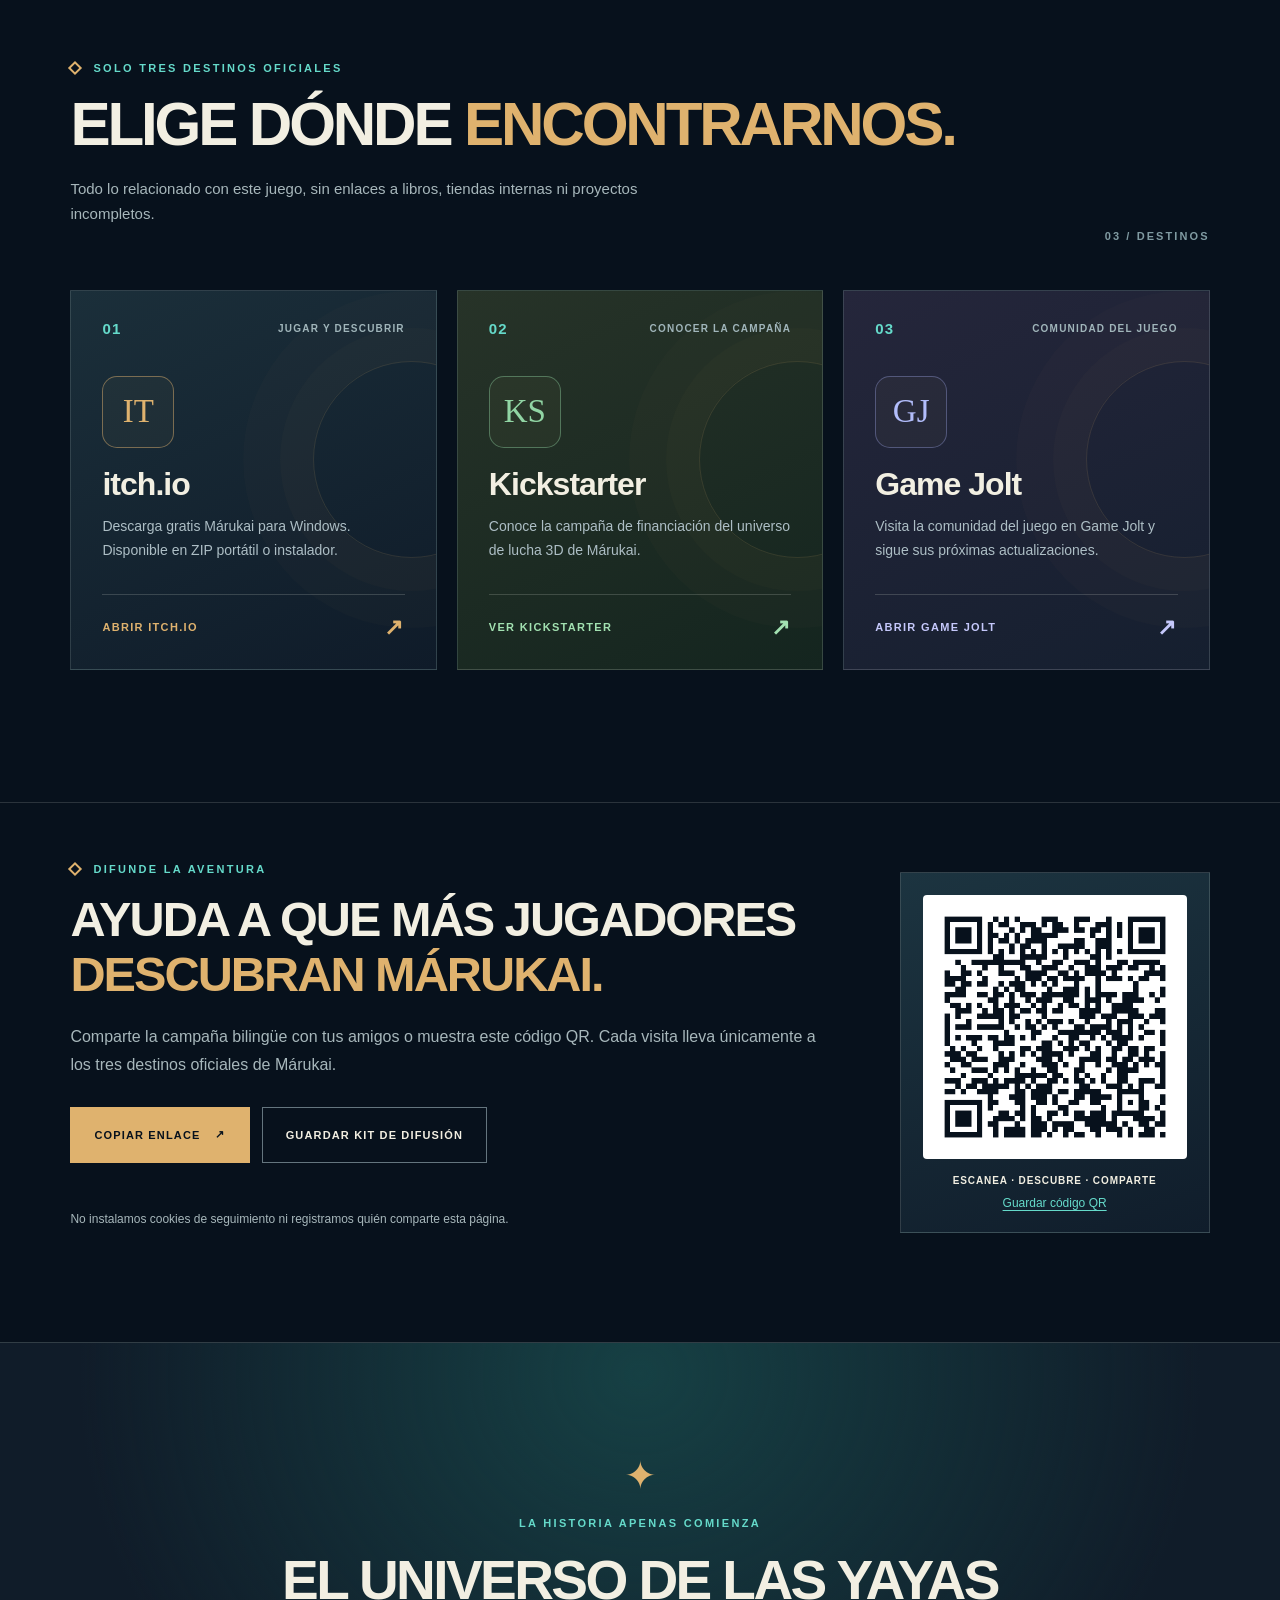
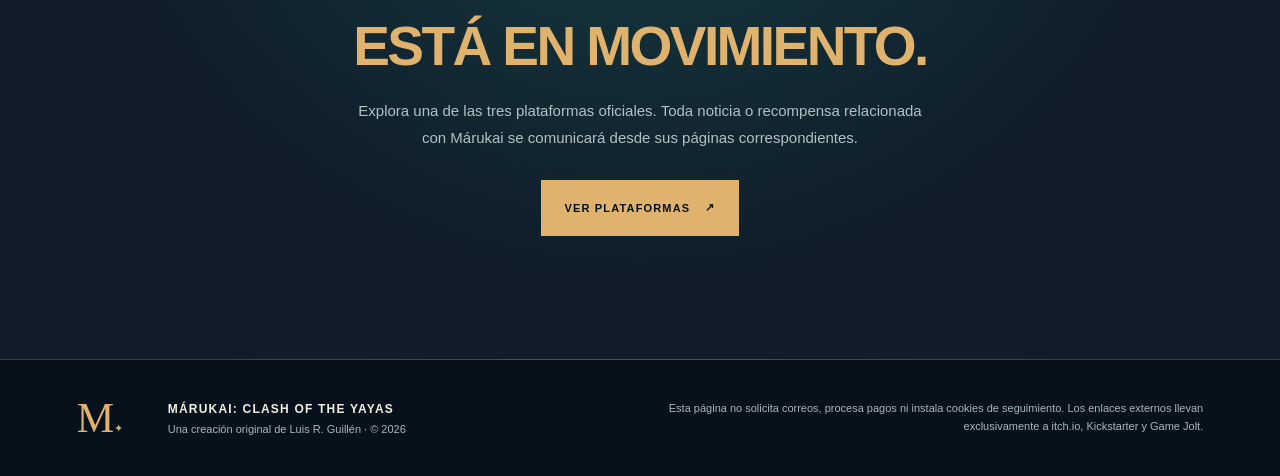
==== commit bcce43bf: "Highlight first Kickstarter update across bilingual Marukai landing pages" ====
--- a/index.html
+++ b/index.html
@@ -69,6 +69,14 @@
     <img src="marukai-hero.webp" alt="Portada original de Márukai: Clash of the Yayas, con los personajes del videojuego" width="1440" height="811" fetchpriority="high">
     <div class="visual-caption"><span>01 / 01</span><span>MARUKAI — ORIGINAL UNIVERSE</span></div>
   </div>
+</section>
+<section class="latest-news" aria-labelledby="latest-news-title">
+  <div class="latest-news-label"><span class="small-gem" aria-hidden="true"></span> NUEVA ACTUALIZACIÓN EN KICKSTARTER</div>
+  <div class="latest-news-copy">
+    <h2 id="latest-news-title">Primer diario oficial de desarrollo</h2>
+    <p>La actualización n.º 1 ya está publicada en español e inglés: conoce la edición gratuita para Windows y nuestra visión del futuro combate 3D.</p>
+  </div>
+  <a class="latest-news-link" href="https://www.kickstarter.com/projects/guillen109/marukai-clash-of-the-yayas-3d-fighting-game/posts/4855464" target="_blank" rel="noopener noreferrer">LEER LA ACTUALIZACIÓN <span aria-hidden="true">↗</span></a>
 </section>
 <section id="universo" class="manifesto" aria-labelledby="manifesto-title">
   <div class="manifesto-label"><span class="small-gem"></span> EL PROYECTO</div>
--- a/style.css
+++ b/style.css
@@ -126,3 +126,18 @@
 .qr-panel a{font-size:12px;text-decoration:underline;text-underline-offset:3px;color:var(--teal)}
 @media(max-width:800px){.share-tools{grid-template-columns:1fr;padding:60px 25px 75px}.qr-panel{justify-self:start}}
 @media(max-width:470px){.share-tools-actions{display:flex;flex-direction:column}.qr-panel{justify-self:center}}
+
+/* Public Kickstarter progress update; no tracking, embeds or new sites. */
+.latest-news{max-width:1360px;margin:36px auto 0;padding:25px clamp(22px,4vw,50px);
+  border:1px solid rgba(223,178,110,.36);background:linear-gradient(100deg,#182a35,#101d2b);
+  display:grid;grid-template-columns:200px minmax(0,1fr) auto;gap:22px;align-items:center}
+.latest-news-label{color:var(--teal);font-size:10px;font-weight:900;letter-spacing:.09em;
+  line-height:1.65;display:flex;align-items:center;gap:12px}
+.latest-news-copy h2{font-size:clamp(18px,2.1vw,28px);line-height:1.2;letter-spacing:-.03em;margin:0 0 6px}
+.latest-news-copy p{color:var(--muted);font-size:13px;line-height:1.65;margin:0;max-width:620px}
+.latest-news-link{color:var(--gold);font-size:11px;white-space:nowrap;font-weight:900;letter-spacing:.05em;
+  border:1px solid #876d44;padding:15px 17px;display:inline-flex;align-items:center;gap:14px}
+.latest-news-link:hover{background:rgba(223,178,110,.12)}
+.latest-news-link span{font-size:18px}
+@media(max-width:900px){.latest-news{grid-template-columns:1fr;margin:24px 22px 0;gap:14px}
+  .latest-news-link{justify-self:start}}
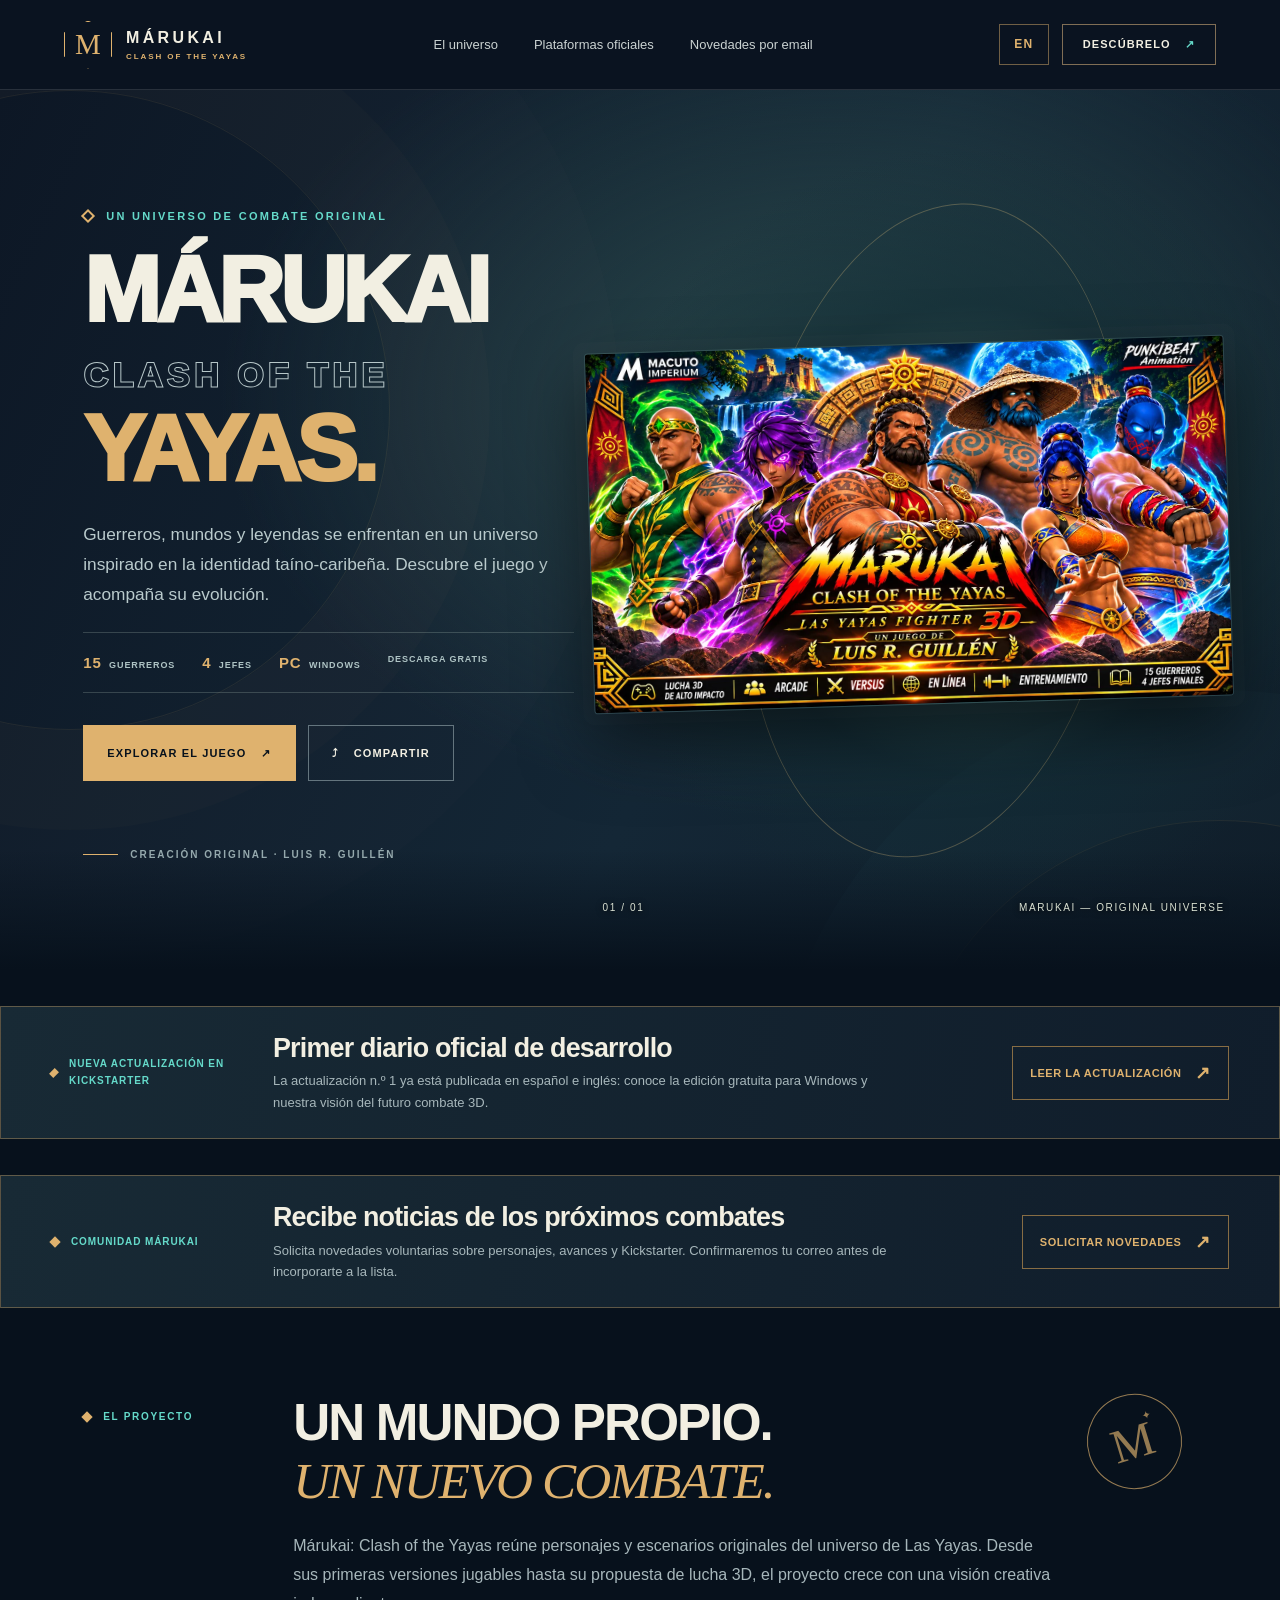
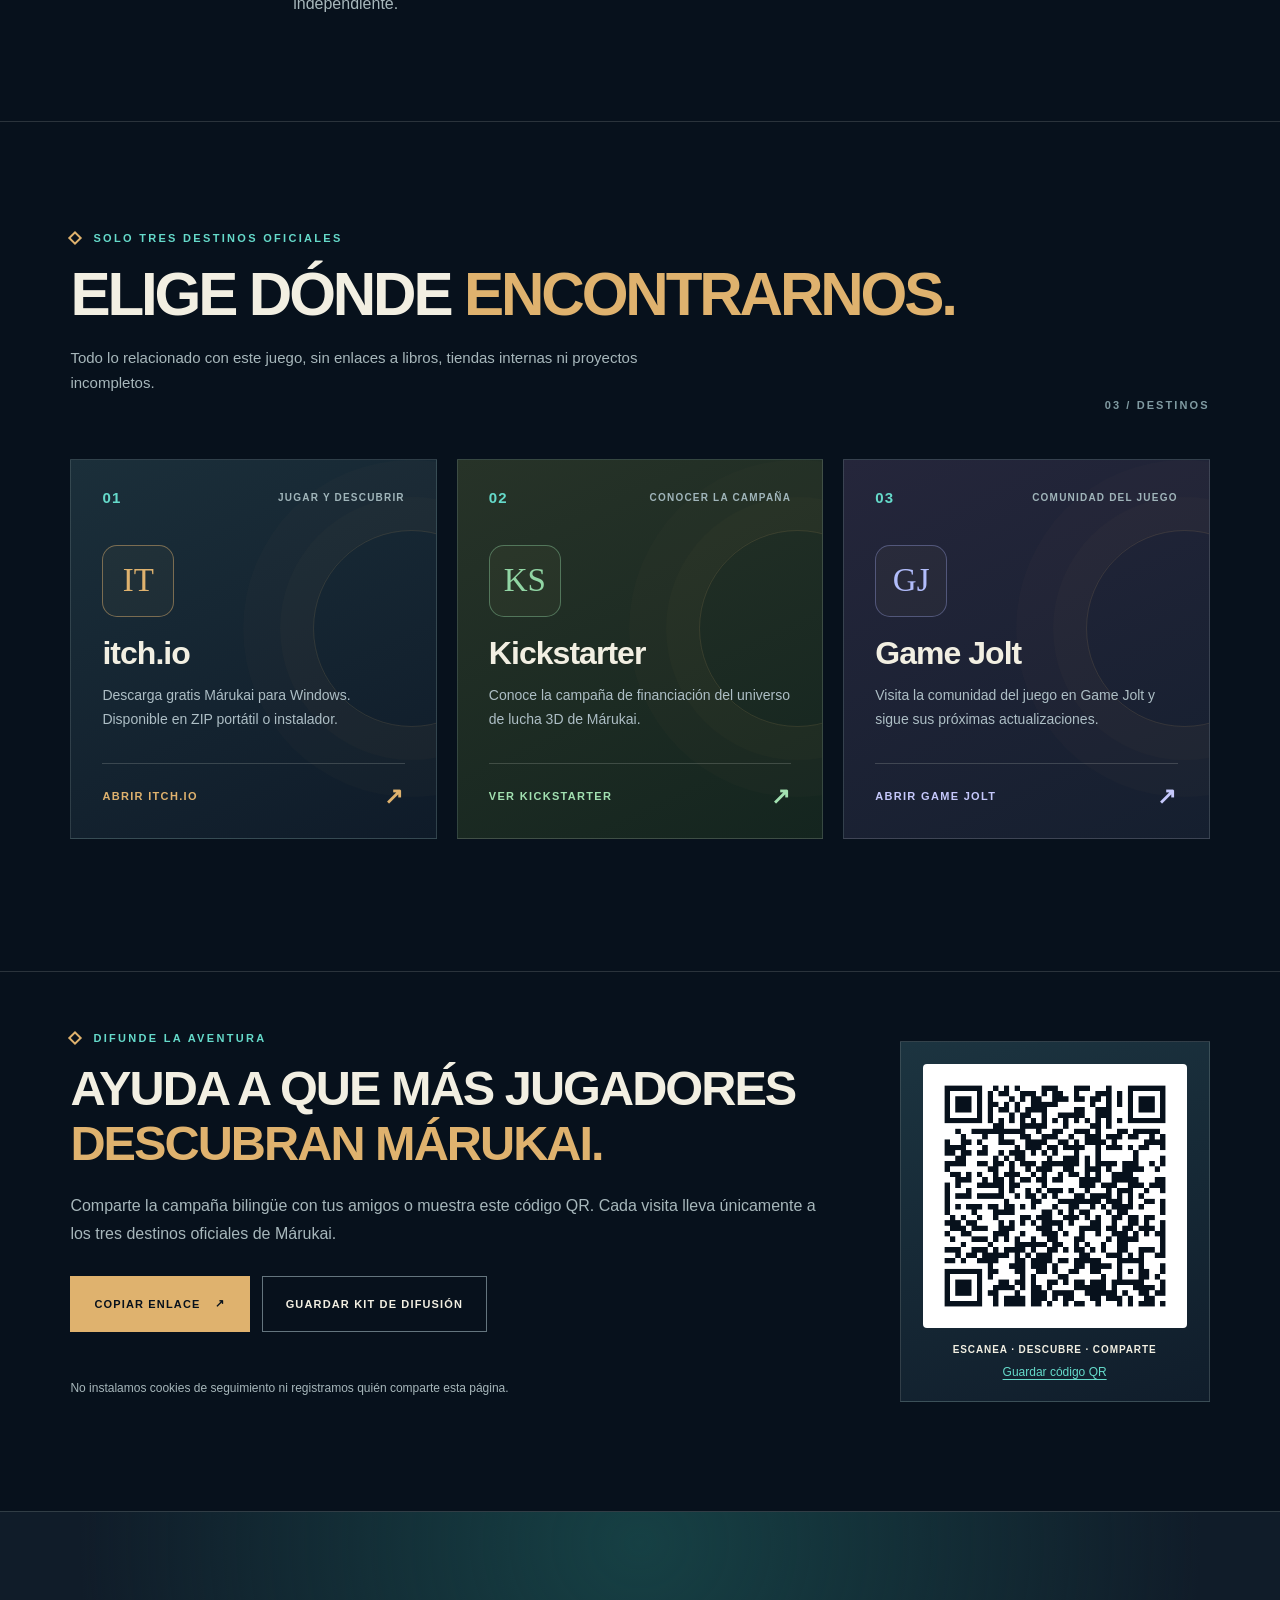
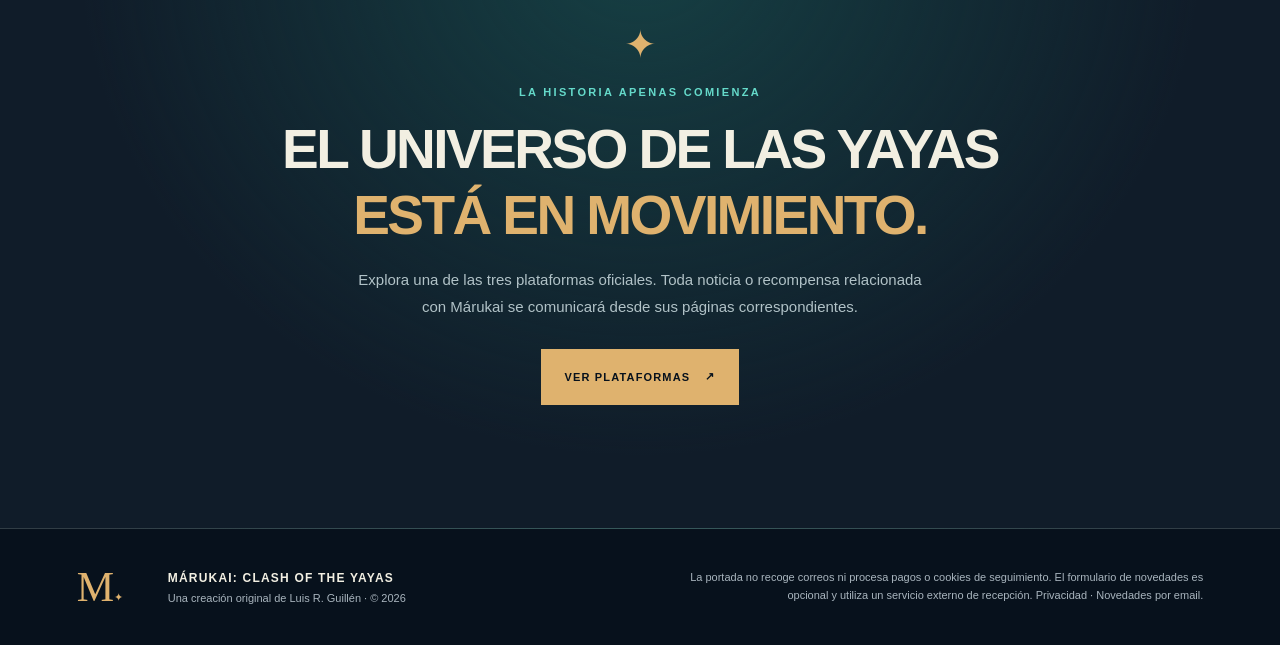
==== commit 042231c7: "Link voluntary bilingual email update requests on Márukai campaign" ====
--- a/index.html
+++ b/index.html
@@ -40,6 +40,7 @@
   <nav aria-label="Secciones">
     <a href="#universo">El universo</a>
     <a href="#plataformas">Plataformas oficiales</a>
+    <a href="suscribirse.html">Novedades por email</a>
   </nav>
   <div class="header-actions">
     <a class="lang-switch" id="langSwitch" href="en.html" lang="en" aria-label="Read in English">EN</a>
@@ -77,6 +78,14 @@
     <p>La actualización n.º 1 ya está publicada en español e inglés: conoce la edición gratuita para Windows y nuestra visión del futuro combate 3D.</p>
   </div>
   <a class="latest-news-link" href="https://www.kickstarter.com/projects/guillen109/marukai-clash-of-the-yayas-3d-fighting-game/posts/4855464" target="_blank" rel="noopener noreferrer">LEER LA ACTUALIZACIÓN <span aria-hidden="true">↗</span></a>
+</section>
+<section class="latest-news" aria-labelledby="newsletter-title">
+  <div class="latest-news-label"><span class="small-gem" aria-hidden="true"></span> COMUNIDAD MÁRUKAI</div>
+  <div class="latest-news-copy">
+    <h2 id="newsletter-title">Recibe noticias de los próximos combates</h2>
+    <p>Solicita novedades voluntarias sobre personajes, avances y Kickstarter. Confirmaremos tu correo antes de incorporarte a la lista.</p>
+  </div>
+  <a class="latest-news-link" href="suscribirse.html">SOLICITAR NOVEDADES <span aria-hidden="true">↗</span></a>
 </section>
 <section id="universo" class="manifesto" aria-labelledby="manifesto-title">
   <div class="manifesto-label"><span class="small-gem"></span> EL PROYECTO</div>
@@ -150,7 +159,7 @@
 <footer class="footer">
   <div class="footer-logo">M<span>✦</span></div>
   <div><strong>MÁRUKAI: CLASH OF THE YAYAS</strong><p>Una creación original de Luis R. Guillén · © 2026</p></div>
-  <div class="footer-note">Esta página no solicita correos, procesa pagos ni instala cookies de seguimiento. Los enlaces externos llevan exclusivamente a itch.io, Kickstarter y Game Jolt.</div>
+  <div class="footer-note">La portada no recoge correos ni procesa pagos o cookies de seguimiento. El formulario de novedades es opcional y utiliza un servicio externo de recepción. <a href="privacidad.html">Privacidad</a> · <a href="suscribirse.html">Novedades por email</a>.</div>
 </footer>
 </body>
 </html>
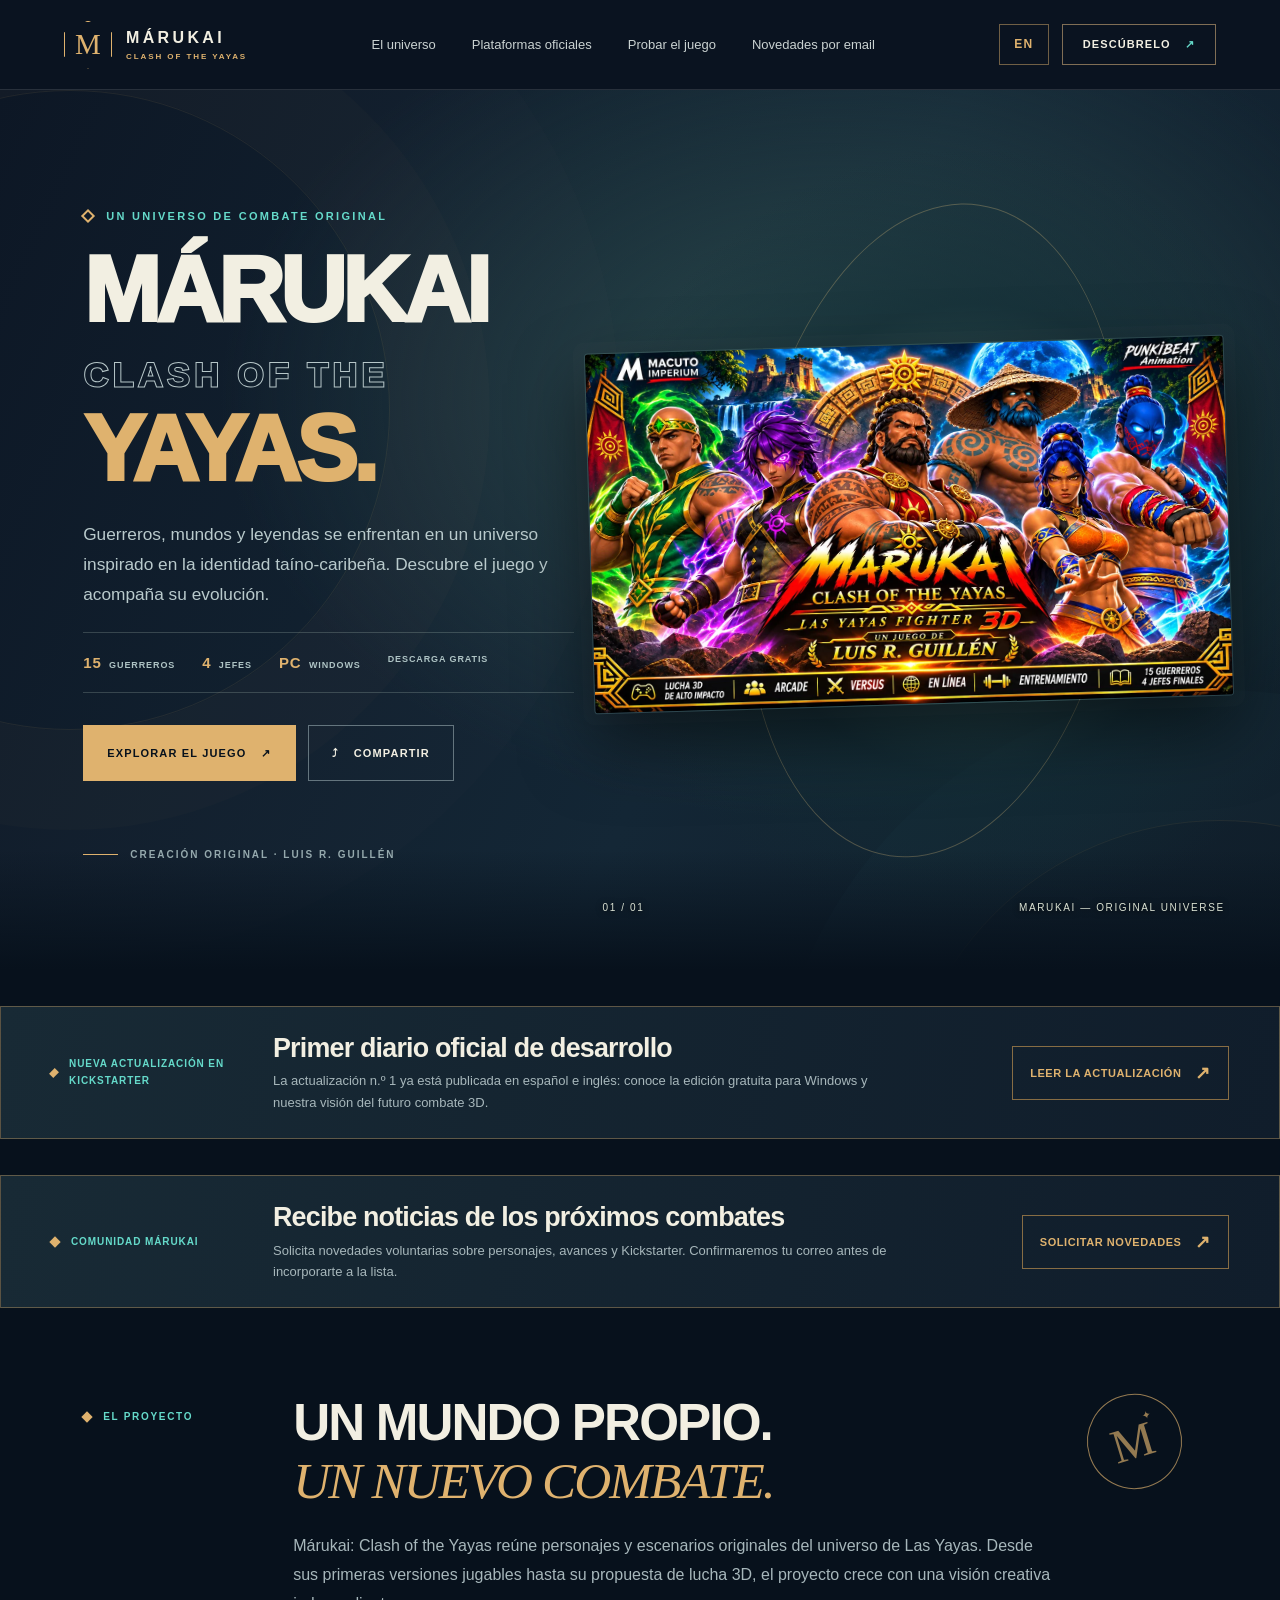
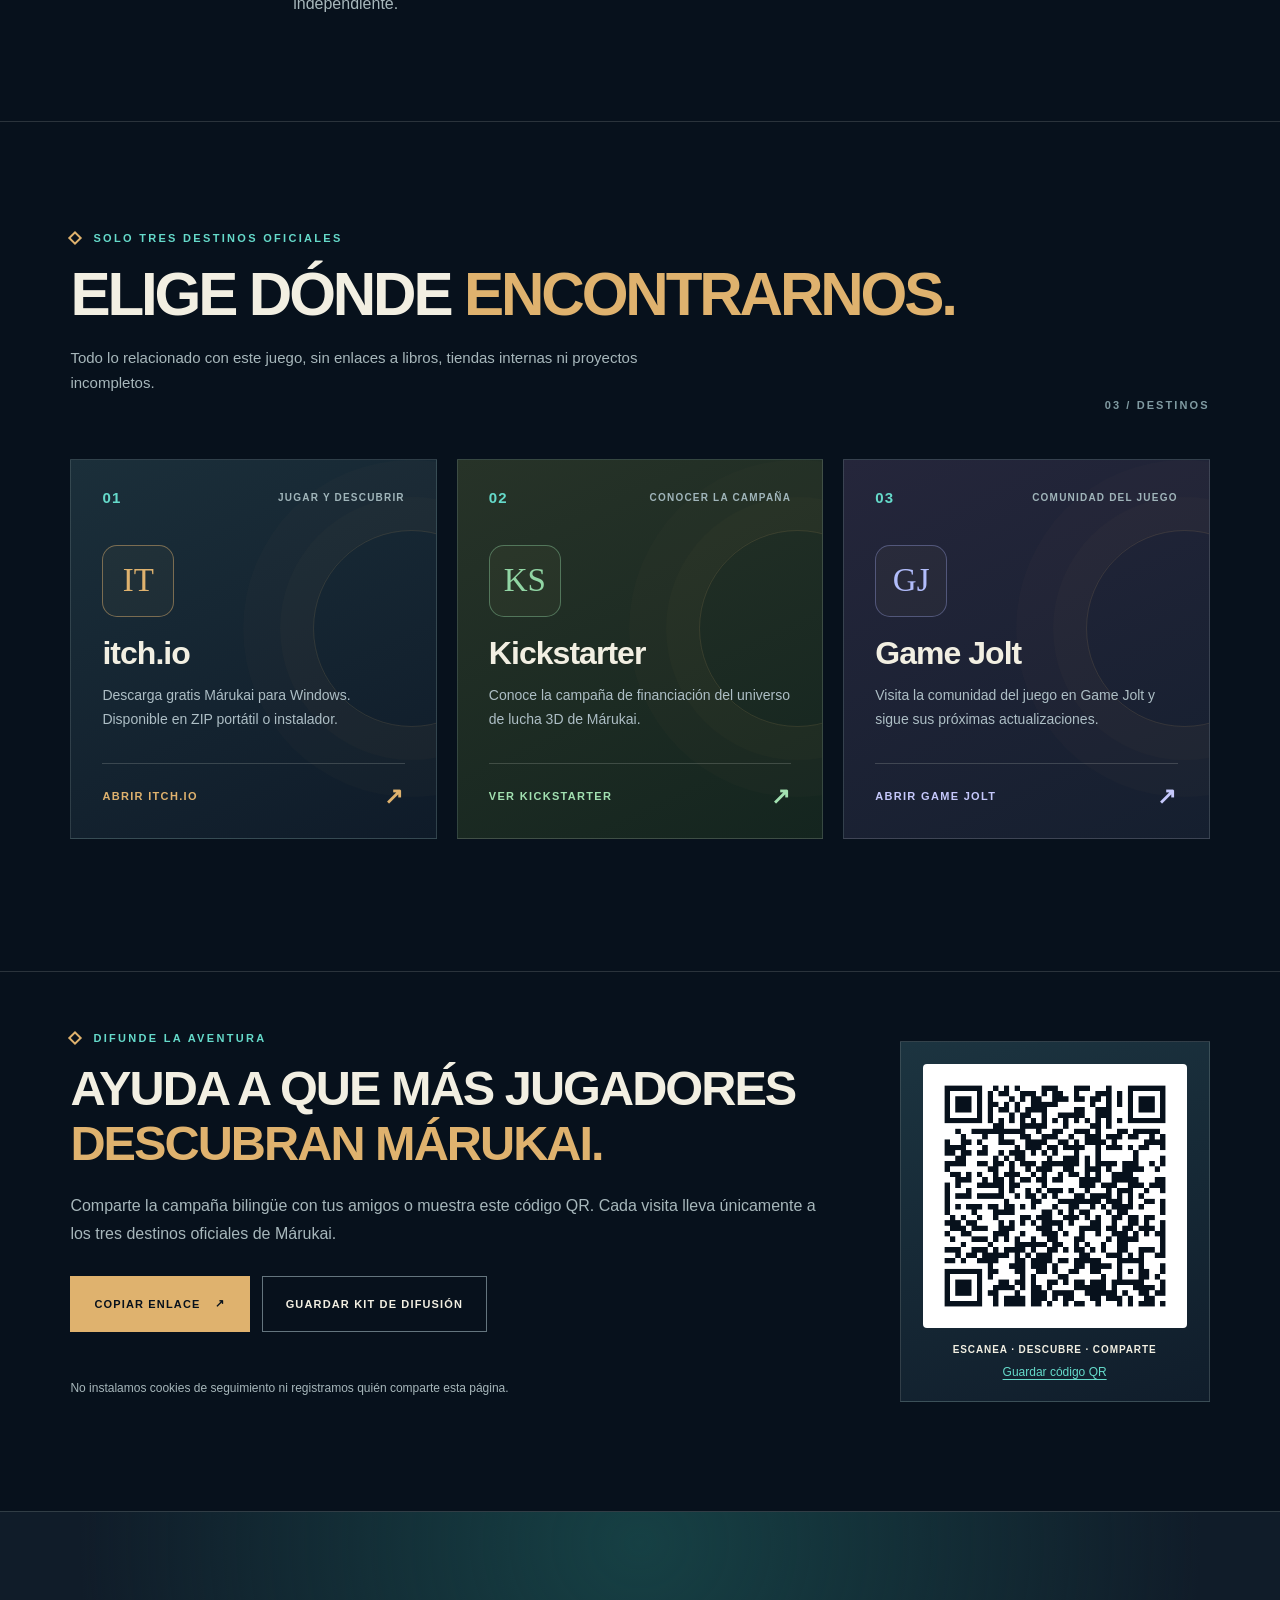
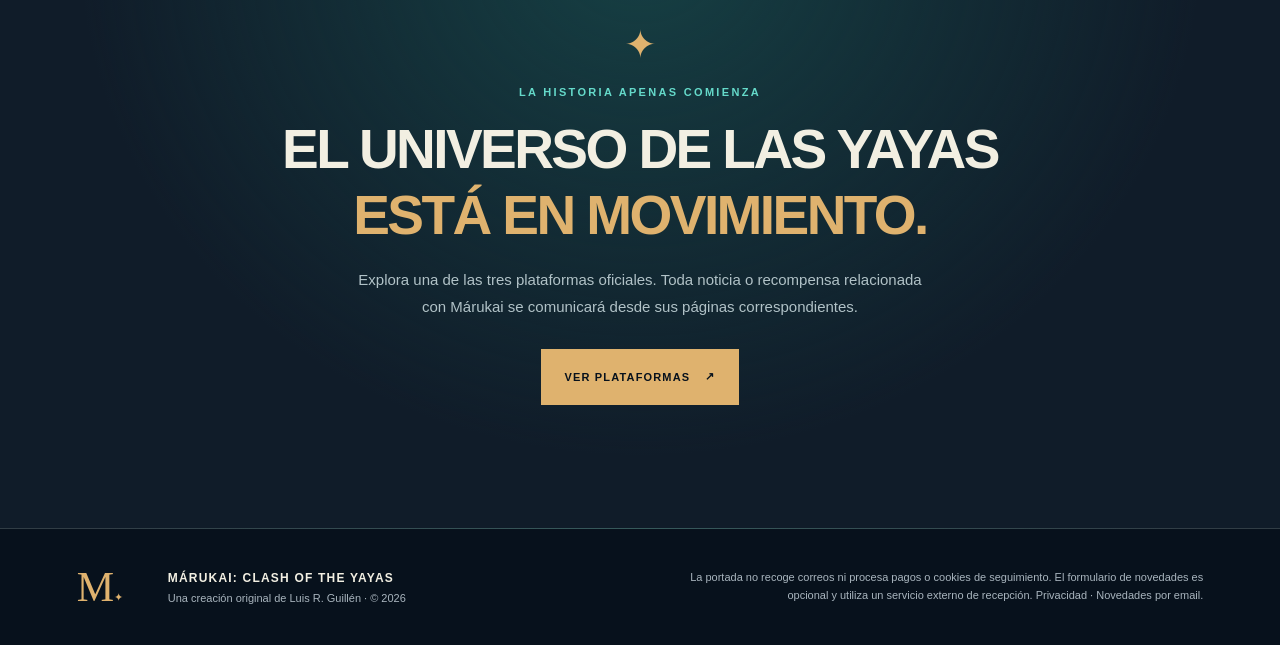
==== commit e658dc40: "Link Márukai public playtest guide from landing page" ====
--- a/index.html
+++ b/index.html
@@ -40,6 +40,7 @@
   <nav aria-label="Secciones">
     <a href="#universo">El universo</a>
     <a href="#plataformas">Plataformas oficiales</a>
+    <a href="pruebas.html">Probar el juego</a>
     <a href="suscribirse.html">Novedades por email</a>
   </nav>
   <div class="header-actions">
